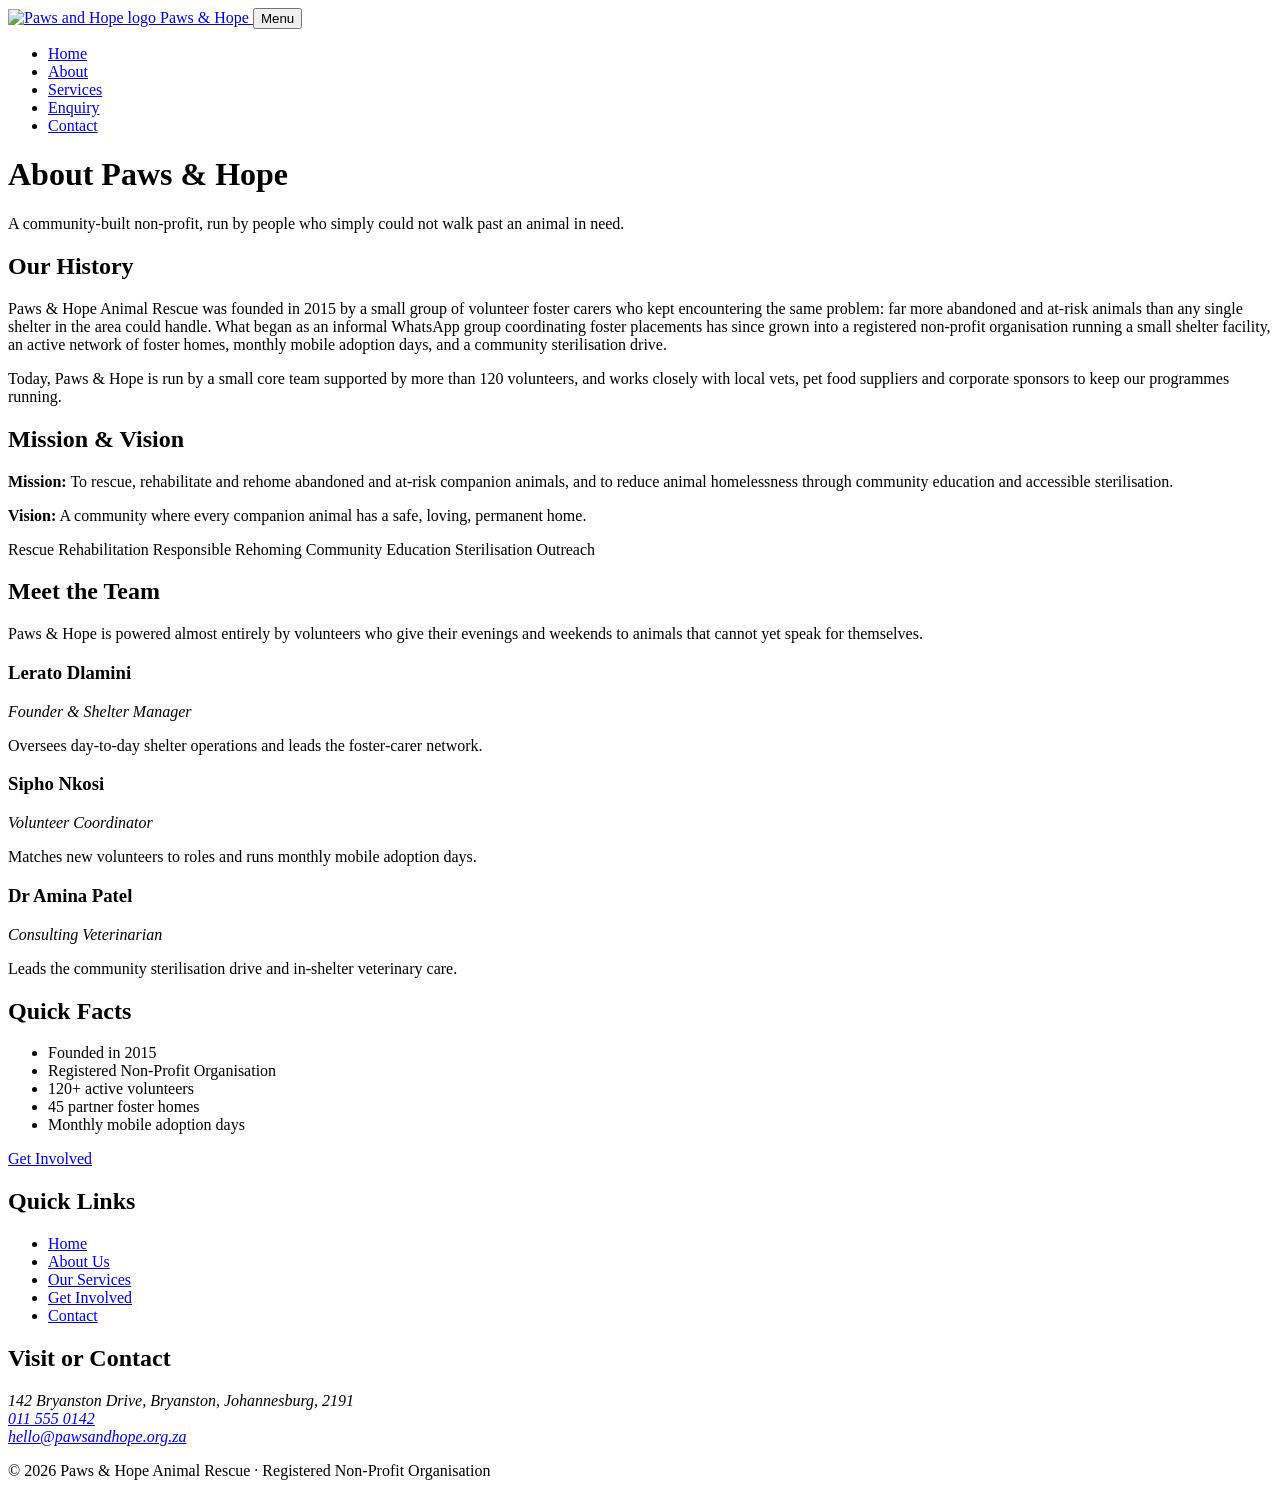
==== about.html @ 1def9b3a "Add About page (about.html) - Organisation history, mission and vision - Team member cards - Quick f" ====
<!DOCTYPE html>
<html lang="en">
<head>
  <meta charset="UTF-8">
  <meta name="viewport" content="width=device-width, initial-scale=1.0">
  <title>About Us | Paws &amp; Hope Animal Rescue</title>
  <meta name="description" content="Learn about Paws & Hope Animal Rescue's history, mission, vision and the volunteer team.">

  <link href="https://fonts.googleapis.com/css2?family=Fraunces:wght@600;700&amp;family=Inter:wght@400;600;700&amp;display=swap" rel="stylesheet">

  <link rel="icon" type="image/svg+xml" href="images/favicon.svg">
  <link rel="stylesheet" href="css/style.css">
</head>
<body>

  <header class="site-header">
    <div class="container">
      <a href="index.html" class="logo">
        <img src="images/logo-mark.svg" alt="Paws and Hope logo">
        Paws &amp; Hope
      </a>
      <button id="menu-btn">Menu</button>
      <nav>
        <ul id="nav-list">
          <li><a href="index.html">Home</a></li>
          <li><a href="about.html">About</a></li>
          <li><a href="services.html">Services</a></li>
          <li><a href="enquiry.html">Enquiry</a></li>
          <li><a href="contact.html">Contact</a></li>
        </ul>
      </nav>
    </div>
  </header>

  <main>

    <div class="page-banner">
      <h1>About Paws &amp; Hope</h1>
      <p>A community-built non-profit, run by people who simply could not walk past an animal in need.</p>
    </div>

    <div class="container section">

      <!-- History -->
      <h2>Our History</h2>
      <p>Paws &amp; Hope Animal Rescue was founded in 2015 by a small group of volunteer foster carers who kept encountering the same problem: far more abandoned and at-risk animals than any single shelter in the area could handle. What began as an informal WhatsApp group coordinating foster placements has since grown into a registered non-profit organisation running a small shelter facility, an active network of foster homes, monthly mobile adoption days, and a community sterilisation drive.</p>
      <p>Today, Paws &amp; Hope is run by a small core team supported by more than 120 volunteers, and works closely with local vets, pet food suppliers and corporate sponsors to keep our programmes running.</p>

      <!-- Mission and vision -->
      <h2>Mission &amp; Vision</h2>
      <p><strong>Mission:</strong> To rescue, rehabilitate and rehome abandoned and at-risk companion animals, and to reduce animal homelessness through community education and accessible sterilisation.</p>
      <p><strong>Vision:</strong> A community where every companion animal has a safe, loving, permanent home.</p>
      <p>
        <span class="tag">Rescue</span>
        <span class="tag">Rehabilitation</span>
        <span class="tag">Responsible Rehoming</span>
        <span class="tag">Community Education</span>
        <span class="tag">Sterilisation Outreach</span>
      </p>

      <!-- Team -->
      <h2>Meet the Team</h2>
      <p>Paws &amp; Hope is powered almost entirely by volunteers who give their evenings and weekends to animals that cannot yet speak for themselves.</p>

      <div class="card">
        <h3>Lerato Dlamini</h3>
        <p><em>Founder &amp; Shelter Manager</em></p>
        <p>Oversees day-to-day shelter operations and leads the foster-carer network.</p>
      </div>

      <div class="card">
        <h3>Sipho Nkosi</h3>
        <p><em>Volunteer Coordinator</em></p>
        <p>Matches new volunteers to roles and runs monthly mobile adoption days.</p>
      </div>

      <div class="card">
        <h3>Dr Amina Patel</h3>
        <p><em>Consulting Veterinarian</em></p>
        <p>Leads the community sterilisation drive and in-shelter veterinary care.</p>
      </div>

      <!-- Quick facts -->
      <h2>Quick Facts</h2>
      <ul>
        <li>Founded in 2015</li>
        <li>Registered Non-Profit Organisation</li>
        <li>120+ active volunteers</li>
        <li>45 partner foster homes</li>
        <li>Monthly mobile adoption days</li>
      </ul>
      <a href="enquiry.html" class="btn">Get Involved</a>

    </div>

  </main>

  <footer class="site-footer">
    <div class="container">
      <h2>Quick Links</h2>
      <ul>
        <li><a href="index.html">Home</a></li>
        <li><a href="about.html">About Us</a></li>
        <li><a href="services.html">Our Services</a></li>
        <li><a href="enquiry.html">Get Involved</a></li>
        <li><a href="contact.html">Contact</a></li>
      </ul>
      <h2>Visit or Contact</h2>
      <address>
        142 Bryanston Drive, Bryanston, Johannesburg, 2191<br>
        <a href="tel:+27115550142">011 555 0142</a><br>
        <a href="mailto:hello@pawsandhope.org.za">hello@pawsandhope.org.za</a>
      </address>
      <p class="footer-bottom">&copy; <span id="year">2026</span> Paws &amp; Hope Animal Rescue &middot; Registered Non-Profit Organisation</p>
    </div>
  </footer>

  <script src="js/script.js"></script>
</body>
</html>
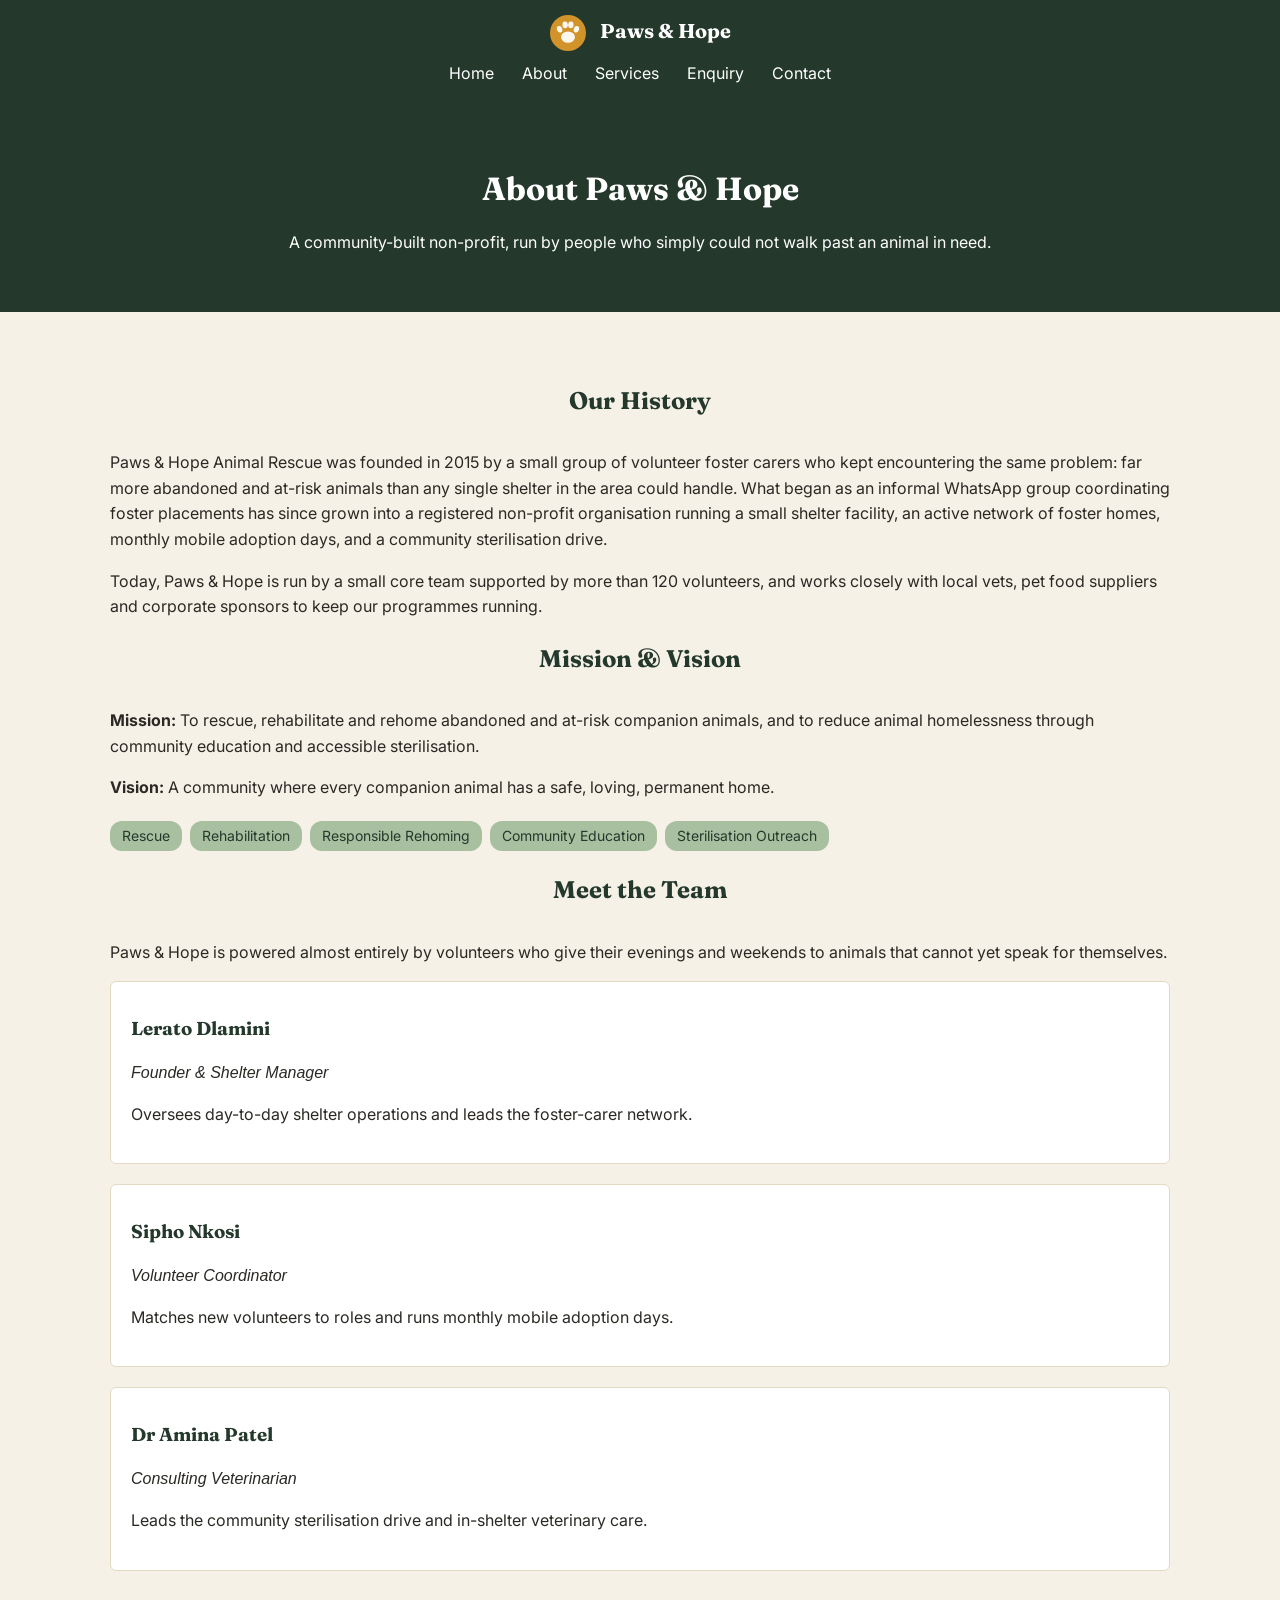
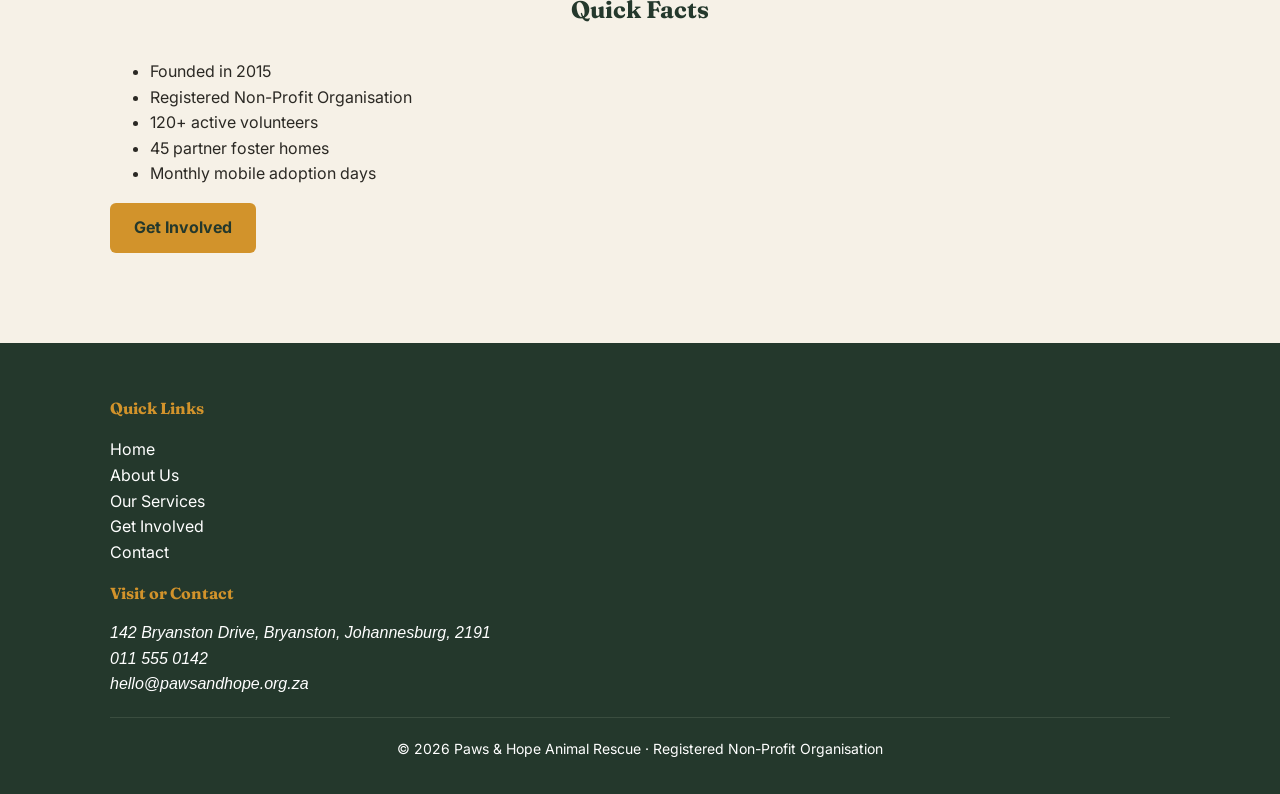
==== commit ce606e7b: "Simplify header/nav CSS and remove JS-dependent markup - Replace Flexbox header/nav layout with simp" ====
--- a/about.html
+++ b/about.html
@@ -19,7 +19,6 @@
         <img src="images/logo-mark.svg" alt="Paws and Hope logo">
         Paws &amp; Hope
       </a>
-      <button id="menu-btn">Menu</button>
       <nav>
         <ul id="nav-list">
           <li><a href="index.html">Home</a></li>
@@ -111,10 +110,9 @@
         <a href="tel:+27115550142">011 555 0142</a><br>
         <a href="mailto:hello@pawsandhope.org.za">hello@pawsandhope.org.za</a>
       </address>
-      <p class="footer-bottom">&copy; <span id="year">2026</span> Paws &amp; Hope Animal Rescue &middot; Registered Non-Profit Organisation</p>
+      <p class="footer-bottom">&copy; 2026 Paws &amp; Hope Animal Rescue &middot; Registered Non-Profit Organisation</p>
     </div>
   </footer>
 
-  <script src="js/script.js"></script>
 </body>
 </html>
--- a/css/style.css
+++ b/css/style.css
@@ -0,0 +1,365 @@
+/* ============================================
+   Paws & Hope Animal Rescue - Main Stylesheet
+   ============================================
+   This file styles all 5 pages of the website.
+   It is split into sections using comments so it
+   is easy to find the part you want to change.
+*/
+
+/* Reset - makes padding/border act more predictably */
+* {
+  box-sizing: border-box;
+}
+
+body {
+  margin: 0;
+  font-family: 'Inter', Arial, Helvetica, sans-serif;
+  color: #2b2924;
+  background-color: #f6f1e7;
+  line-height: 1.6;
+}
+
+h1, h2, h3 {
+  font-family: 'Fraunces', Georgia, serif;
+  color: #24382c;
+}
+
+a {
+  color: #24382c;
+}
+
+img {
+  max-width: 100%;
+}
+
+.container {
+  max-width: 1100px;
+  margin: 0 auto;
+  padding: 0 20px;
+}
+
+/* ---------- Buttons ---------- */
+.btn {
+  display: inline-block;
+  padding: 12px 24px;
+  background-color: #d2932b;
+  color: #24382c;
+  text-decoration: none;
+  border-radius: 6px;
+  font-weight: bold;
+  border: none;
+  cursor: pointer;
+  font-size: 16px;
+}
+
+.btn:hover {
+  background-color: #b87b1e;
+}
+
+.btn-outline {
+  background-color: transparent;
+  border: 2px solid #ffffff;
+  color: #ffffff;
+}
+
+.btn-outline:hover {
+  background-color: #ffffff;
+  color: #24382c;
+}
+
+/* ---------- Header and navigation ---------- */
+.site-header {
+  background-color: #24382c;
+  color: #ffffff;
+  padding: 15px 0;
+  text-align: center;
+}
+
+.logo {
+  display: inline-block;
+  color: #ffffff;
+  text-decoration: none;
+  font-family: 'Fraunces', Georgia, serif;
+  font-size: 20px;
+  font-weight: bold;
+  margin-bottom: 10px;
+}
+
+.logo img {
+  width: 36px;
+  vertical-align: middle;
+  margin-right: 10px;
+}
+
+#nav-list {
+  list-style: none;
+  margin: 0;
+  padding: 0;
+}
+
+#nav-list li {
+  display: inline-block;
+  margin: 0 12px;
+}
+
+#nav-list a {
+  color: #ffffff;
+  text-decoration: none;
+}
+
+#nav-list a:hover {
+  text-decoration: underline;
+}
+
+/* ---------- Hero section (homepage only) ---------- */
+.hero {
+  background-color: #24382c;
+  color: #ffffff;
+  text-align: center;
+  padding: 60px 20px;
+}
+
+.hero h1 {
+  color: #ffffff;
+  font-size: 34px;
+  margin-bottom: 15px;
+}
+
+.hero p {
+  font-size: 18px;
+  max-width: 600px;
+  margin: 0 auto 25px auto;
+}
+
+.hero img {
+  max-width: 380px;
+  margin-top: 30px;
+}
+
+/* ---------- Impact stats (homepage only) ---------- */
+.stats {
+  text-align: center;
+  padding: 40px 20px;
+}
+
+.stats .stat-box {
+  display: inline-block;
+  width: 22%;
+  margin: 10px 1%;
+  vertical-align: top;
+}
+
+.stats .number {
+  font-size: 28px;
+  font-weight: bold;
+  color: #b87b1e;
+  display: block;
+}
+
+/* ---------- General section spacing ---------- */
+.section {
+  padding: 50px 20px;
+}
+
+.section-alt {
+  background-color: #eef0e6;
+}
+
+.section h2 {
+  text-align: center;
+  margin-bottom: 30px;
+}
+
+/* ---------- Ordered step list (adoption journey / how it works) ---------- */
+.steps {
+  max-width: 600px;
+  margin: 0 auto;
+  padding-left: 20px;
+}
+
+.steps li {
+  margin-bottom: 18px;
+  padding-left: 8px;
+}
+
+.steps h3 {
+  margin: 0 0 5px 0;
+}
+
+/* ---------- Cards (animals, services, team) ---------- */
+.card {
+  background-color: #ffffff;
+  border: 1px solid #e2d9c4;
+  border-radius: 6px;
+  padding: 20px;
+  margin-bottom: 20px;
+}
+
+.card img {
+  width: 100%;
+  border-radius: 6px;
+}
+
+.card h3 {
+  margin-top: 12px;
+  margin-bottom: 4px;
+}
+
+.tag {
+  background-color: #a9c0a0;
+  color: #24382c;
+  display: inline-block;
+  padding: 4px 12px;
+  border-radius: 12px;
+  font-size: 14px;
+  margin: 4px 4px 0 0;
+}
+
+/* ---------- Page banner (top of every inner page) ---------- */
+.page-banner {
+  background-color: #24382c;
+  color: #ffffff;
+  padding: 40px 20px;
+  text-align: center;
+}
+
+.page-banner h1 {
+  color: #ffffff;
+  margin-bottom: 10px;
+}
+
+/* ---------- Tables (used for real tabular data only) ---------- */
+table {
+  width: 100%;
+  border-collapse: collapse;
+  margin-bottom: 20px;
+}
+
+table caption {
+  text-align: left;
+  font-weight: bold;
+  margin-bottom: 10px;
+  font-family: 'Fraunces', Georgia, serif;
+}
+
+table th, table td {
+  border: 1px solid #e2d9c4;
+  padding: 10px;
+  text-align: left;
+}
+
+table th {
+  background-color: #eef0e6;
+}
+
+/* ---------- Forms ---------- */
+form {
+  max-width: 600px;
+}
+
+form label {
+  display: block;
+  font-weight: bold;
+  margin-top: 15px;
+  margin-bottom: 5px;
+}
+
+form input[type="text"],
+form input[type="email"],
+form input[type="tel"],
+form select,
+form textarea {
+  width: 100%;
+  padding: 10px;
+  border: 1px solid #e2d9c4;
+  border-radius: 4px;
+  font-family: inherit;
+  font-size: 16px;
+}
+
+fieldset {
+  border: 1px solid #e2d9c4;
+  border-radius: 6px;
+  margin-top: 15px;
+  padding: 15px;
+}
+
+legend {
+  font-weight: bold;
+  padding: 0 8px;
+  font-family: 'Fraunces', Georgia, serif;
+}
+
+.radio-option {
+  font-weight: normal;
+  display: block;
+  margin-bottom: 8px;
+}
+
+.radio-option input {
+  width: auto;
+  margin-right: 8px;
+}
+
+.checkbox-option {
+  font-weight: normal;
+  margin-top: 15px;
+}
+
+.checkbox-option input {
+  width: auto;
+  margin-right: 8px;
+}
+
+/* ---------- Footer ---------- */
+.site-footer {
+  background-color: #24382c;
+  color: #ffffff;
+  padding: 40px 20px 20px 20px;
+  margin-top: 40px;
+}
+
+.site-footer h2 {
+  font-size: 16px;
+  color: #d2932b;
+}
+
+.site-footer ul {
+  list-style: none;
+  padding: 0;
+}
+
+.site-footer a {
+  color: #ffffff;
+  text-decoration: none;
+}
+
+.site-footer a:hover {
+  text-decoration: underline;
+}
+
+.footer-bottom {
+  text-align: center;
+  margin-top: 20px;
+  padding-top: 20px;
+  border-top: 1px solid #3a4d3f;
+  font-size: 14px;
+}
+
+/* ---------- Maps (contact page) ---------- */
+.map-box {
+  margin-bottom: 20px;
+}
+
+.map-box iframe {
+  width: 100%;
+  height: 200px;
+  border: 0;
+}
+
+/* Note: this stylesheet does not use @media queries (responsive
+   breakpoints) yet. On a narrow screen the nav links and stat boxes will
+   simply wrap onto more than one line, which is normal default browser
+   behaviour. Making the layout adapt more neatly to small screens is
+   planned for a later part of this project. */
+
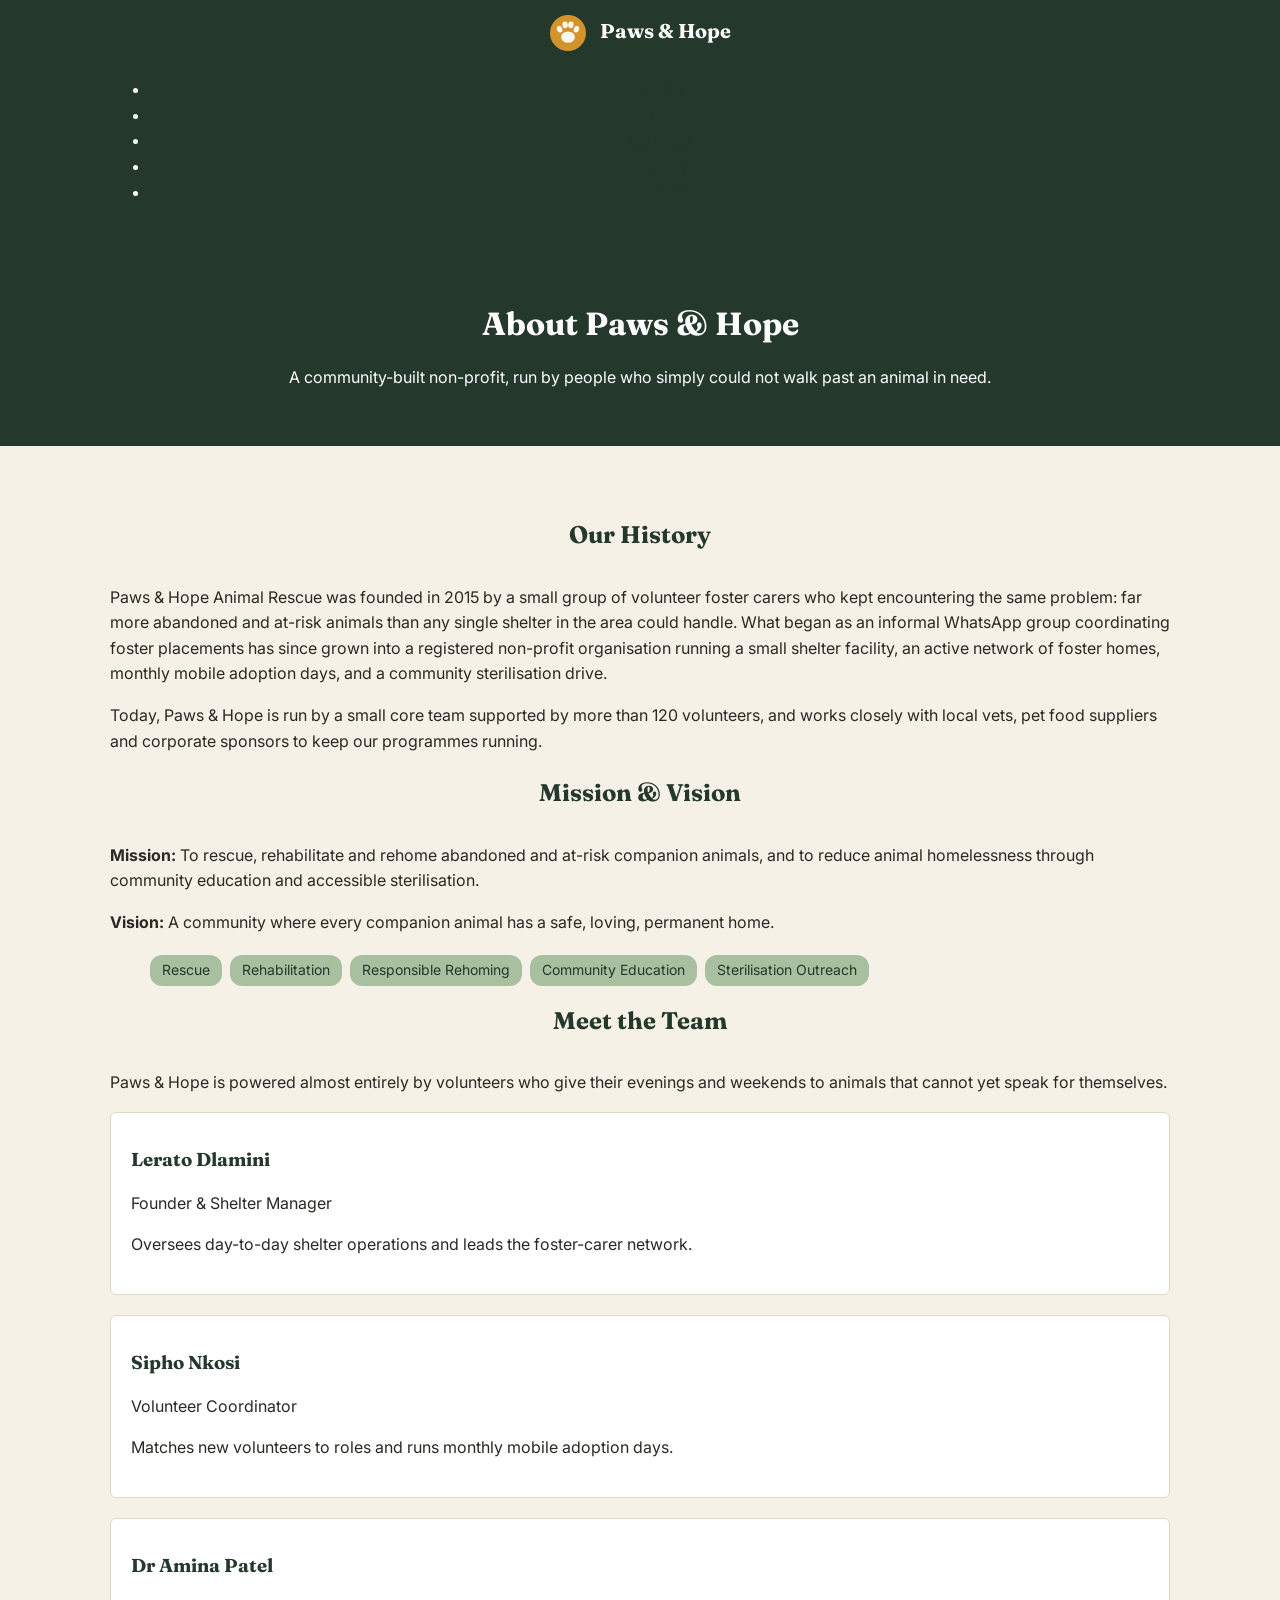
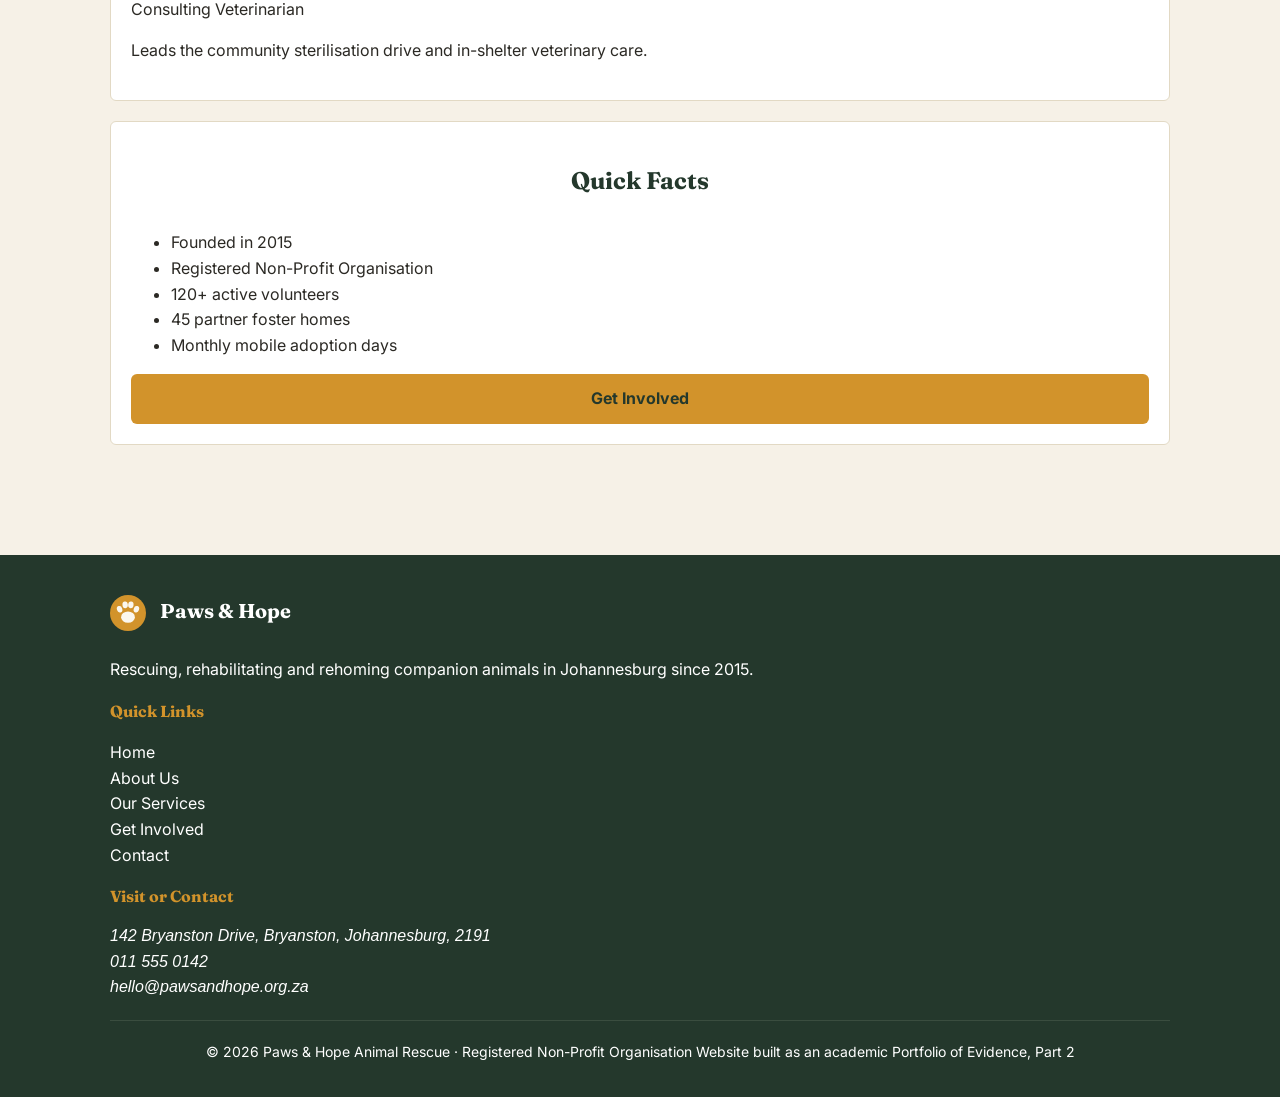
==== commit ffdbb89e: "Update all pages: Flexbox/Grid layout markup and responsive images - Wrap navigation in <nav class="" ====
--- a/about.html
+++ b/about.html
@@ -5,9 +5,7 @@
   <meta name="viewport" content="width=device-width, initial-scale=1.0">
   <title>About Us | Paws &amp; Hope Animal Rescue</title>
   <meta name="description" content="Learn about Paws & Hope Animal Rescue's history, mission, vision and the volunteer team.">
-
   <link href="https://fonts.googleapis.com/css2?family=Fraunces:wght@600;700&amp;family=Inter:wght@400;600;700&amp;display=swap" rel="stylesheet">
-
   <link rel="icon" type="image/svg+xml" href="images/favicon.svg">
   <link rel="stylesheet" href="css/style.css">
 </head>
@@ -19,10 +17,10 @@
         <img src="images/logo-mark.svg" alt="Paws and Hope logo">
         Paws &amp; Hope
       </a>
-      <nav>
-        <ul id="nav-list">
+      <nav class="primary-nav" aria-label="Primary">
+        <ul>
           <li><a href="index.html">Home</a></li>
-          <li><a href="about.html">About</a></li>
+          <li><a href="about.html" aria-current="page">About</a></li>
           <li><a href="services.html">Services</a></li>
           <li><a href="enquiry.html">Enquiry</a></li>
           <li><a href="contact.html">Contact</a></li>
@@ -34,83 +32,105 @@
   <main>
 
     <div class="page-banner">
-      <h1>About Paws &amp; Hope</h1>
-      <p>A community-built non-profit, run by people who simply could not walk past an animal in need.</p>
+      <div class="container">
+        <h1>About Paws &amp; Hope</h1>
+        <p>A community-built non-profit, run by people who simply could not walk past an animal in need.</p>
+      </div>
     </div>
 
     <div class="container section">
+      <div class="content-layout">
 
-      <!-- History -->
-      <h2>Our History</h2>
-      <p>Paws &amp; Hope Animal Rescue was founded in 2015 by a small group of volunteer foster carers who kept encountering the same problem: far more abandoned and at-risk animals than any single shelter in the area could handle. What began as an informal WhatsApp group coordinating foster placements has since grown into a registered non-profit organisation running a small shelter facility, an active network of foster homes, monthly mobile adoption days, and a community sterilisation drive.</p>
-      <p>Today, Paws &amp; Hope is run by a small core team supported by more than 120 volunteers, and works closely with local vets, pet food suppliers and corporate sponsors to keep our programmes running.</p>
+        <div>
+          <h2>Our History</h2>
+          <p>Paws &amp; Hope Animal Rescue was founded in 2015 by a small group of volunteer foster carers who kept encountering the same problem: far more abandoned and at-risk animals than any single shelter in the area could handle. What began as an informal WhatsApp group coordinating foster placements has since grown into a registered non-profit organisation running a small shelter facility, an active network of foster homes, monthly mobile adoption days, and a community sterilisation drive.</p>
+          <p>Today, Paws &amp; Hope is run by a small core team supported by more than 120 volunteers, and works closely with local vets, pet food suppliers and corporate sponsors to keep our programmes running.</p>
 
-      <!-- Mission and vision -->
-      <h2>Mission &amp; Vision</h2>
-      <p><strong>Mission:</strong> To rescue, rehabilitate and rehome abandoned and at-risk companion animals, and to reduce animal homelessness through community education and accessible sterilisation.</p>
-      <p><strong>Vision:</strong> A community where every companion animal has a safe, loving, permanent home.</p>
-      <p>
-        <span class="tag">Rescue</span>
-        <span class="tag">Rehabilitation</span>
-        <span class="tag">Responsible Rehoming</span>
-        <span class="tag">Community Education</span>
-        <span class="tag">Sterilisation Outreach</span>
-      </p>
+          <h2>Mission &amp; Vision</h2>
+          <p><strong>Mission:</strong> To rescue, rehabilitate and rehome abandoned and at-risk companion animals, and to reduce animal homelessness through community education and accessible sterilisation.</p>
+          <p><strong>Vision:</strong> A community where every companion animal has a safe, loving, permanent home.</p>
+          <ul class="tag-list">
+            <li class="tag">Rescue</li>
+            <li class="tag">Rehabilitation</li>
+            <li class="tag">Responsible Rehoming</li>
+            <li class="tag">Community Education</li>
+            <li class="tag">Sterilisation Outreach</li>
+          </ul>
 
-      <!-- Team -->
-      <h2>Meet the Team</h2>
-      <p>Paws &amp; Hope is powered almost entirely by volunteers who give their evenings and weekends to animals that cannot yet speak for themselves.</p>
+          <h2 style="margin-top:var(--space-4);">Meet the Team</h2>
+          <p>Paws &amp; Hope is powered almost entirely by volunteers who give their evenings and weekends to animals that cannot yet speak for themselves.</p>
 
-      <div class="card">
-        <h3>Lerato Dlamini</h3>
-        <p><em>Founder &amp; Shelter Manager</em></p>
-        <p>Oversees day-to-day shelter operations and leads the foster-carer network.</p>
+          <div class="card-grid">
+            <div class="card">
+              <h3>Lerato Dlamini</h3>
+              <p class="meta">Founder &amp; Shelter Manager</p>
+              <p>Oversees day-to-day shelter operations and leads the foster-carer network.</p>
+            </div>
+            <div class="card">
+              <h3>Sipho Nkosi</h3>
+              <p class="meta">Volunteer Coordinator</p>
+              <p>Matches new volunteers to roles and runs monthly mobile adoption days.</p>
+            </div>
+            <div class="card">
+              <h3>Dr Amina Patel</h3>
+              <p class="meta">Consulting Veterinarian</p>
+              <p>Leads the community sterilisation drive and in-shelter veterinary care.</p>
+            </div>
+          </div>
+        </div>
+
+        <aside class="sidebar">
+          <div class="card">
+            <h2>Quick Facts</h2>
+            <ul class="content-list">
+              <li>Founded in 2015</li>
+              <li>Registered Non-Profit Organisation</li>
+              <li>120+ active volunteers</li>
+              <li>45 partner foster homes</li>
+              <li>Monthly mobile adoption days</li>
+            </ul>
+            <a href="enquiry.html" class="btn btn-primary" style="display:block;text-align:center;margin-top:var(--space-2);">Get Involved</a>
+          </div>
+        </aside>
+
       </div>
-
-      <div class="card">
-        <h3>Sipho Nkosi</h3>
-        <p><em>Volunteer Coordinator</em></p>
-        <p>Matches new volunteers to roles and runs monthly mobile adoption days.</p>
-      </div>
-
-      <div class="card">
-        <h3>Dr Amina Patel</h3>
-        <p><em>Consulting Veterinarian</em></p>
-        <p>Leads the community sterilisation drive and in-shelter veterinary care.</p>
-      </div>
-
-      <!-- Quick facts -->
-      <h2>Quick Facts</h2>
-      <ul>
-        <li>Founded in 2015</li>
-        <li>Registered Non-Profit Organisation</li>
-        <li>120+ active volunteers</li>
-        <li>45 partner foster homes</li>
-        <li>Monthly mobile adoption days</li>
-      </ul>
-      <a href="enquiry.html" class="btn">Get Involved</a>
-
     </div>
 
   </main>
 
   <footer class="site-footer">
     <div class="container">
-      <h2>Quick Links</h2>
-      <ul>
-        <li><a href="index.html">Home</a></li>
-        <li><a href="about.html">About Us</a></li>
-        <li><a href="services.html">Our Services</a></li>
-        <li><a href="enquiry.html">Get Involved</a></li>
-        <li><a href="contact.html">Contact</a></li>
-      </ul>
-      <h2>Visit or Contact</h2>
-      <address>
-        142 Bryanston Drive, Bryanston, Johannesburg, 2191<br>
-        <a href="tel:+27115550142">011 555 0142</a><br>
-        <a href="mailto:hello@pawsandhope.org.za">hello@pawsandhope.org.za</a>
-      </address>
-      <p class="footer-bottom">&copy; 2026 Paws &amp; Hope Animal Rescue &middot; Registered Non-Profit Organisation</p>
+      <div class="footer-grid">
+        <div class="footer-about">
+          <div class="logo">
+            <img src="images/logo-mark.svg" alt="">
+            Paws &amp; Hope
+          </div>
+          <p class="footer-blurb">Rescuing, rehabilitating and rehoming companion animals in Johannesburg since 2015.</p>
+        </div>
+        <nav class="footer-links" aria-label="Footer">
+          <h2 class="footer-heading">Quick Links</h2>
+          <ul>
+            <li><a href="index.html">Home</a></li>
+            <li><a href="about.html">About Us</a></li>
+            <li><a href="services.html">Our Services</a></li>
+            <li><a href="enquiry.html">Get Involved</a></li>
+            <li><a href="contact.html">Contact</a></li>
+          </ul>
+        </nav>
+        <div class="footer-contact">
+          <h2 class="footer-heading">Visit or Contact</h2>
+          <address>
+            142 Bryanston Drive, Bryanston, Johannesburg, 2191<br>
+            <a href="tel:+27115550142">011 555 0142</a><br>
+            <a href="mailto:hello@pawsandhope.org.za">hello@pawsandhope.org.za</a>
+          </address>
+        </div>
+      </div>
+      <p class="footer-bottom">
+        <span>&copy; 2026 Paws &amp; Hope Animal Rescue &middot; Registered Non-Profit Organisation</span>
+        <span>Website built as an academic Portfolio of Evidence, Part 2</span>
+      </p>
     </div>
   </footer>
 
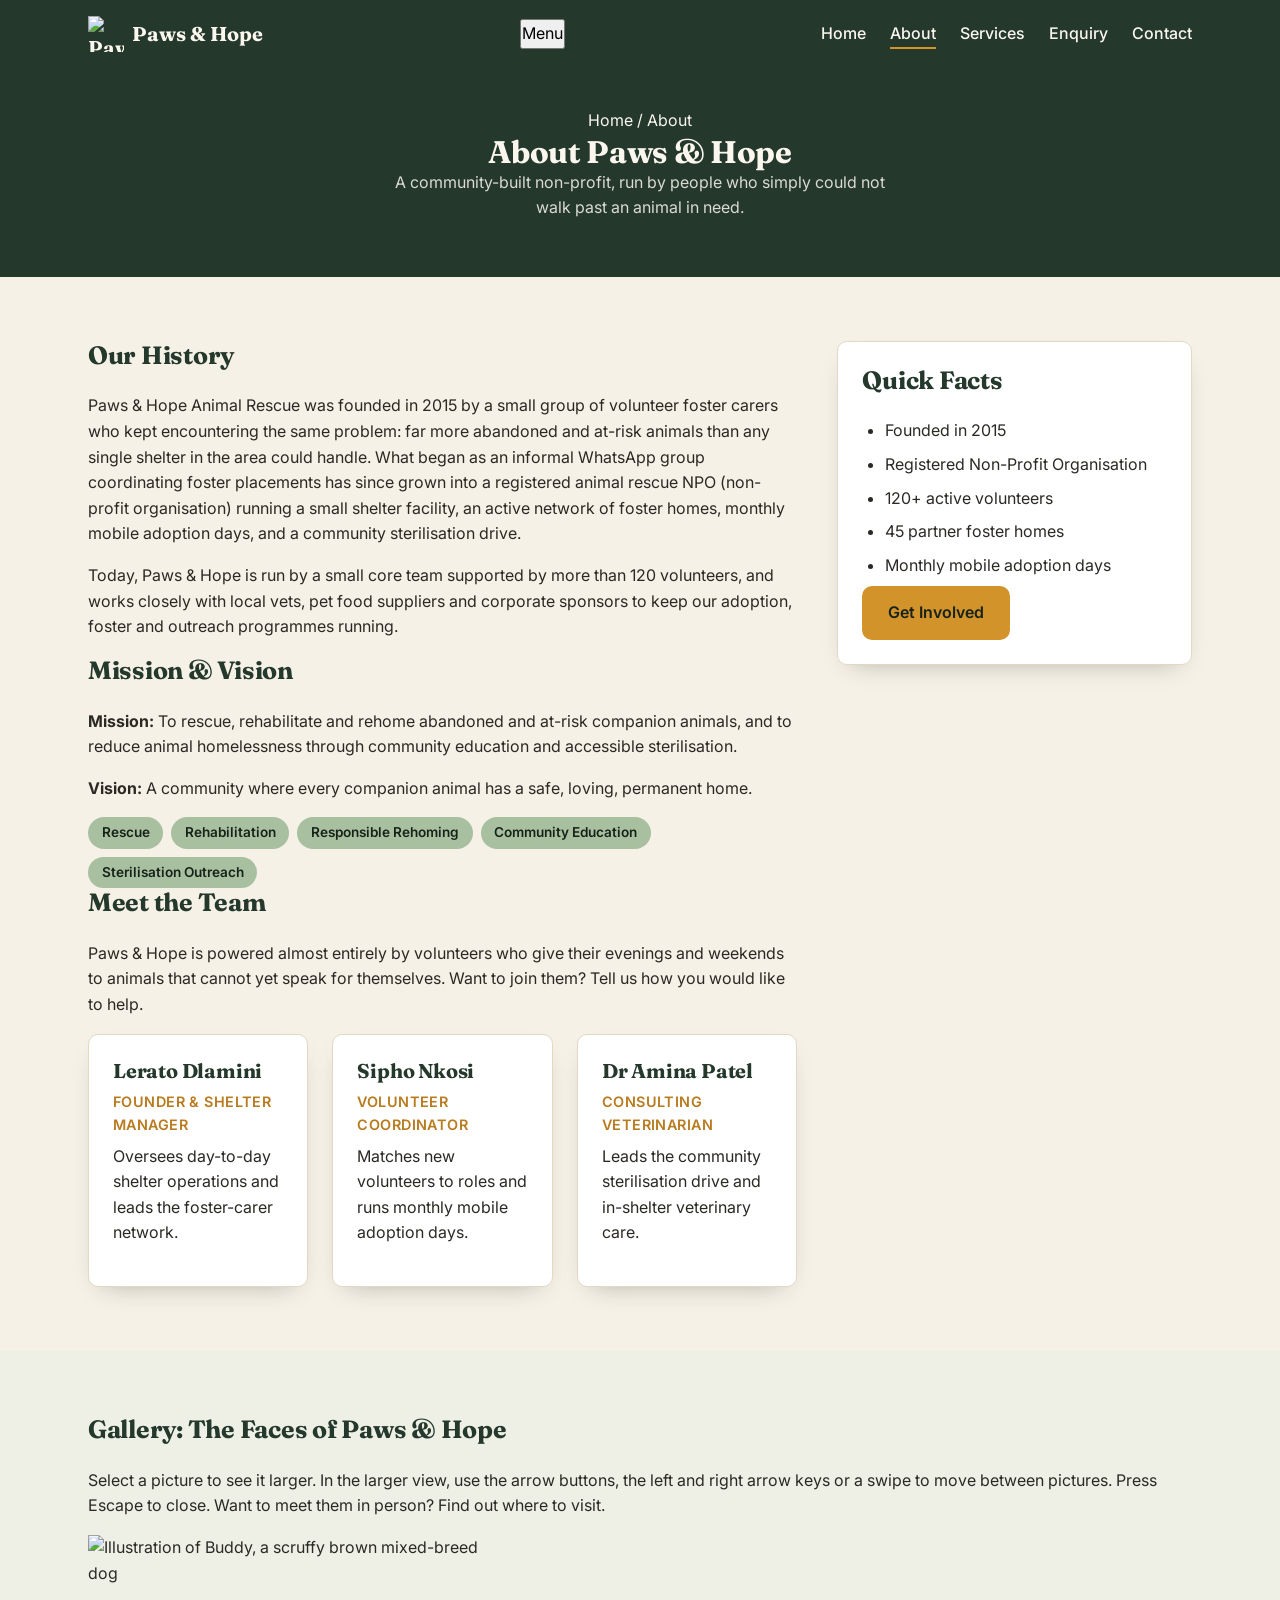
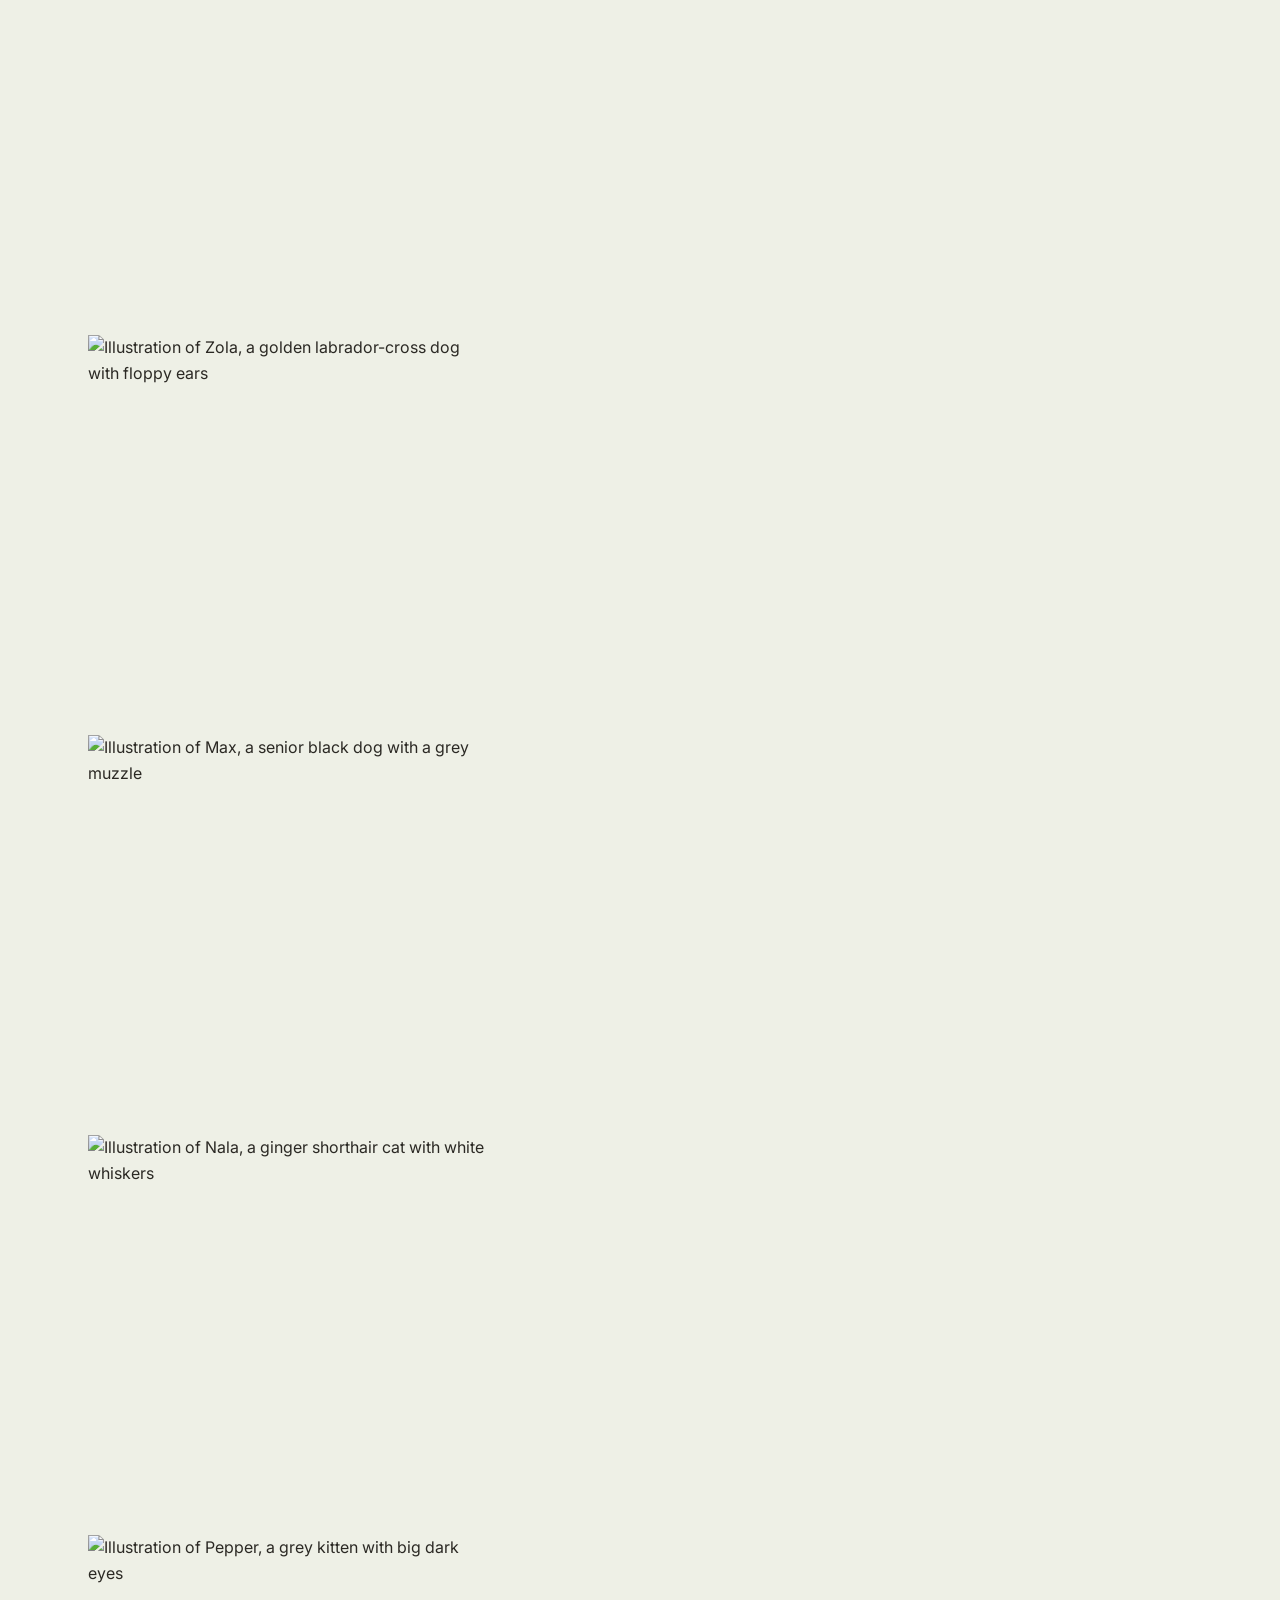
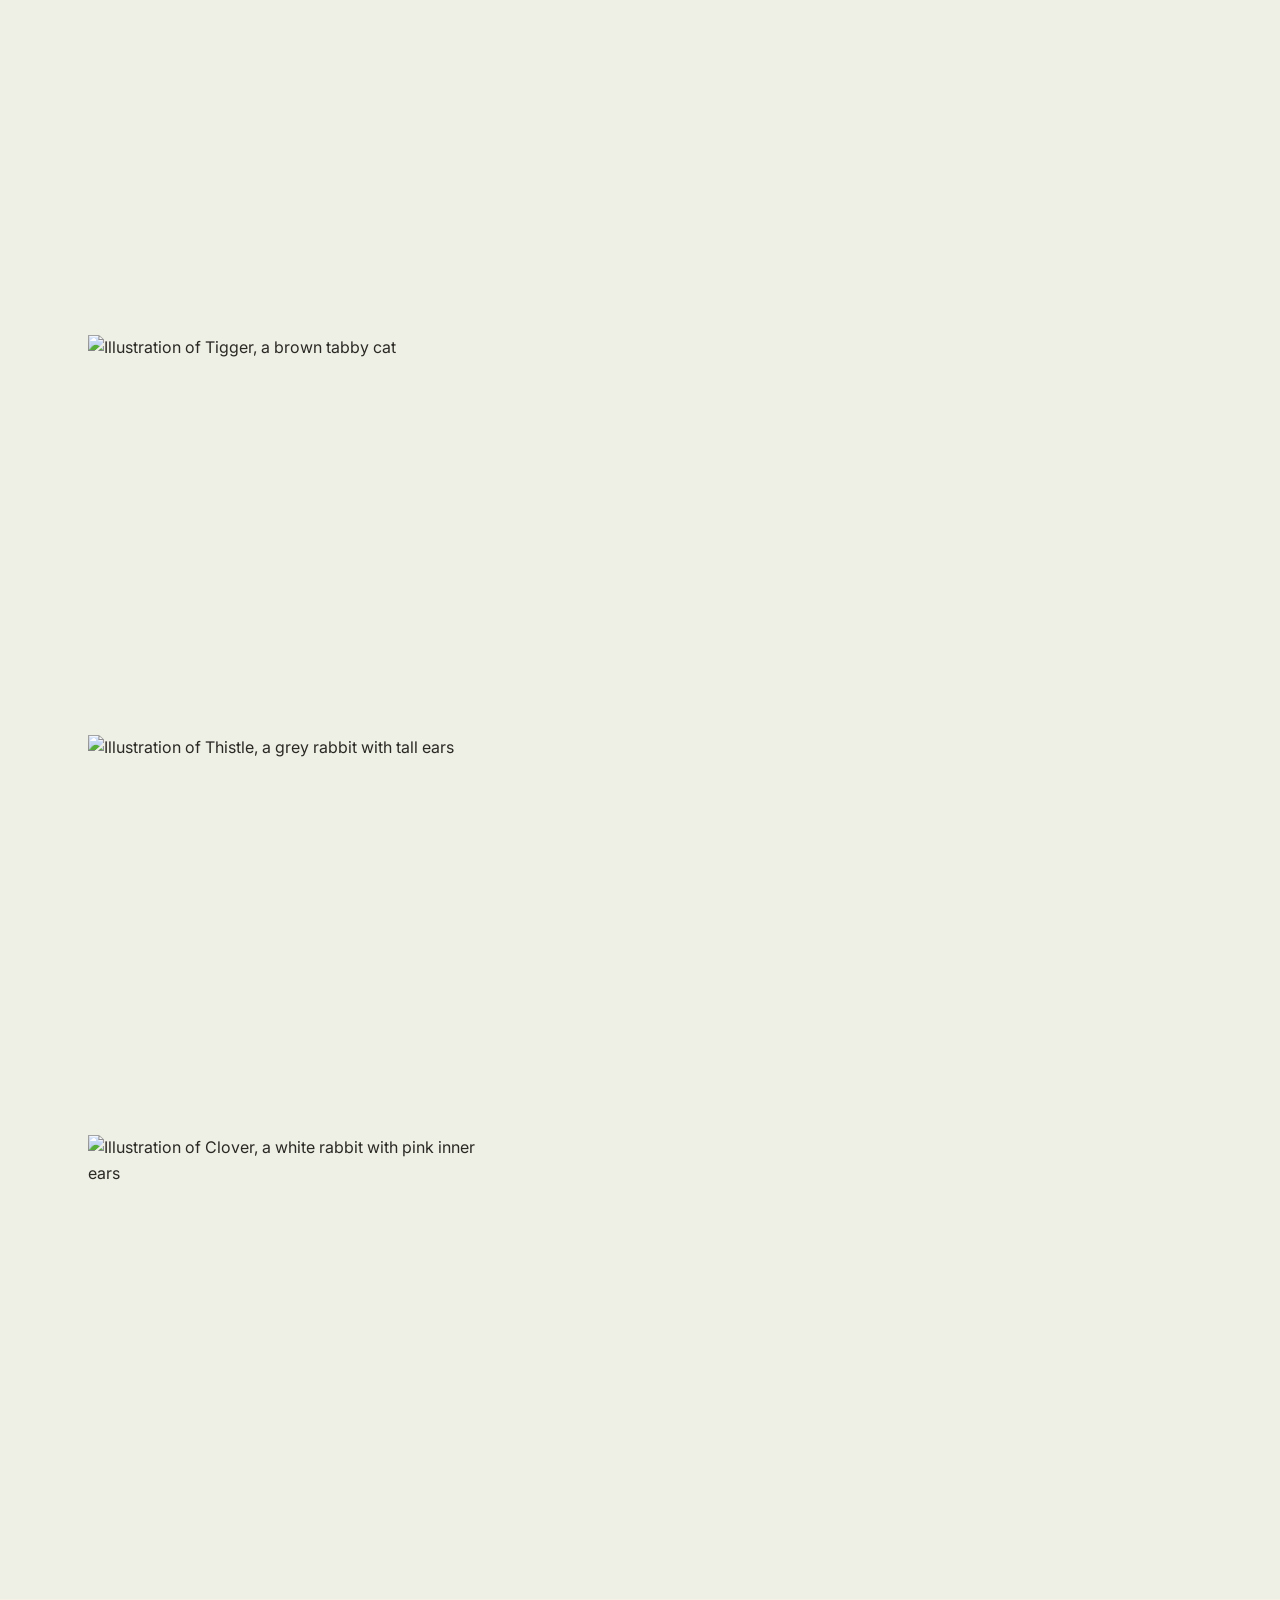
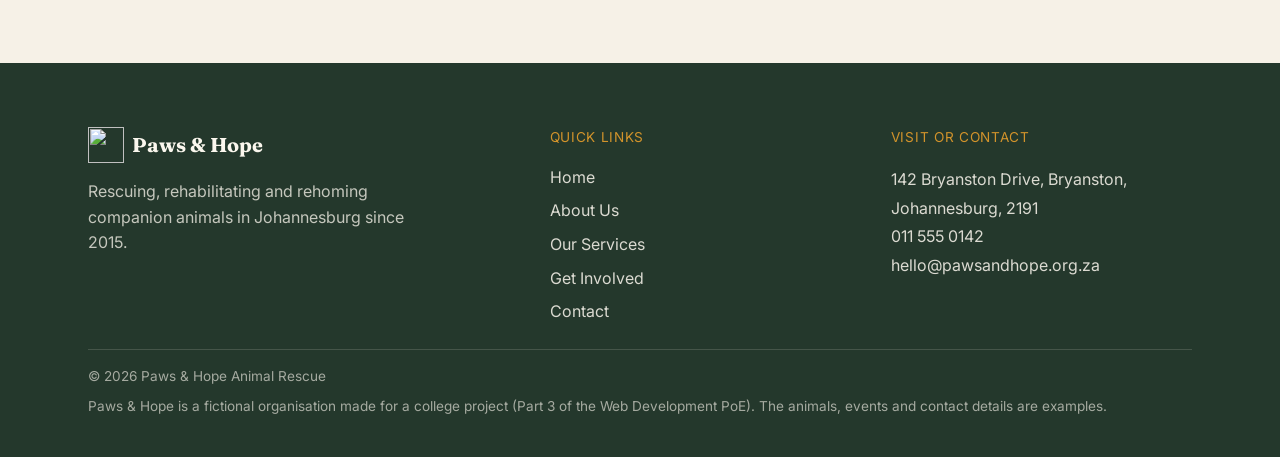
==== commit 492e2d87: "Add files via upload" ====
--- a/about.html
+++ b/about.html
@@ -1,23 +1,47 @@
 <!DOCTYPE html>
-<html lang="en">
+<html lang="en-ZA">
 <head>
   <meta charset="UTF-8">
   <meta name="viewport" content="width=device-width, initial-scale=1.0">
-  <title>About Us | Paws &amp; Hope Animal Rescue</title>
-  <meta name="description" content="Learn about Paws & Hope Animal Rescue's history, mission, vision and the volunteer team.">
+
+  <!-- ===== SEO: title, description and keywords (different on every page) ===== -->
+  <title>About Us | Johannesburg Animal Rescue NPO | Paws &amp; Hope</title>
+  <meta name="description" content="Meet the volunteers behind Paws &amp; Hope, a registered Johannesburg animal rescue NPO founded in 2015. Read our story and mission, and see the animals we help.">
+  <meta name="keywords" content="about Paws &amp; Hope, animal rescue NPO Johannesburg, animal shelter history, rescue volunteers, animal rescue mission">
+  <meta name="author" content="Lungelo Mabindisa">
+  <meta name="robots" content="index, follow">
+  <meta name="theme-color" content="#24382c">
+  <meta name="referrer" content="strict-origin-when-cross-origin">
+
+  <!-- Open Graph: controls how the page looks when it is shared on social media -->
+  <meta property="og:type" content="website">
+  <meta property="og:site_name" content="Paws &amp; Hope Animal Rescue">
+  <meta property="og:title" content="About Us | Johannesburg Animal Rescue NPO | Paws &amp; Hope">
+  <meta property="og:description" content="Meet the volunteers behind Paws &amp; Hope, a registered Johannesburg animal rescue NPO founded in 2015. Read our story and mission, and see the animals we help.">
+  <meta property="og:locale" content="en_ZA">
+
+  <!-- Fonts: preconnect makes the font files start loading earlier (faster page) -->
+  <link rel="preconnect" href="https://fonts.googleapis.com">
+  <link rel="preconnect" href="https://fonts.gstatic.com" crossorigin>
   <link href="https://fonts.googleapis.com/css2?family=Fraunces:wght@600;700&amp;family=Inter:wght@400;600;700&amp;display=swap" rel="stylesheet">
+
   <link rel="icon" type="image/svg+xml" href="images/favicon.svg">
   <link rel="stylesheet" href="css/style.css">
+
+  <!-- Adds a "js" class to the page when JavaScript is running, so the CSS can show JavaScript-only parts (like the Menu button) -->
+  <script>document.documentElement.classList.add("js");</script>
 </head>
 <body>
 
+  <!-- ===== Header and navigation menu (same on every page) ===== -->
   <header class="site-header">
     <div class="container">
       <a href="index.html" class="logo">
-        <img src="images/logo-mark.svg" alt="Paws and Hope logo">
+        <img src="images/paws-and-hope-logo.svg" alt="Paws and Hope paw-print logo" width="36" height="36">
         Paws &amp; Hope
       </a>
-      <nav class="primary-nav" aria-label="Primary">
+      <button type="button" class="nav-toggle" aria-expanded="false" aria-controls="primary-nav">Menu</button>
+      <nav class="primary-nav" id="primary-nav" aria-label="Primary">
         <ul>
           <li><a href="index.html">Home</a></li>
           <li><a href="about.html" aria-current="page">About</a></li>
@@ -29,10 +53,13 @@
     </div>
   </header>
 
-  <main>
+  <main id="main">
 
     <div class="page-banner">
       <div class="container">
+        <nav class="breadcrumb" aria-label="Breadcrumb">
+          <a href="index.html">Home</a> <span aria-hidden="true">/</span> <span aria-current="page">About</span>
+        </nav>
         <h1>About Paws &amp; Hope</h1>
         <p>A community-built non-profit, run by people who simply could not walk past an animal in need.</p>
       </div>
@@ -43,8 +70,8 @@
 
         <div>
           <h2>Our History</h2>
-          <p>Paws &amp; Hope Animal Rescue was founded in 2015 by a small group of volunteer foster carers who kept encountering the same problem: far more abandoned and at-risk animals than any single shelter in the area could handle. What began as an informal WhatsApp group coordinating foster placements has since grown into a registered non-profit organisation running a small shelter facility, an active network of foster homes, monthly mobile adoption days, and a community sterilisation drive.</p>
-          <p>Today, Paws &amp; Hope is run by a small core team supported by more than 120 volunteers, and works closely with local vets, pet food suppliers and corporate sponsors to keep our programmes running.</p>
+          <p>Paws &amp; Hope Animal Rescue was founded in 2015 by a small group of volunteer foster carers who kept encountering the same problem: far more abandoned and at-risk animals than any single shelter in the area could handle. What began as an informal WhatsApp group coordinating foster placements has since grown into a registered animal rescue NPO (non-profit organisation) running a small shelter facility, an active network of foster homes, monthly mobile adoption days, and a community sterilisation drive.</p>
+          <p>Today, Paws &amp; Hope is run by a small core team supported by more than 120 volunteers, and works closely with local vets, pet food suppliers and corporate sponsors to keep our <a href="services.html">adoption, foster and outreach programmes</a> running.</p>
 
           <h2>Mission &amp; Vision</h2>
           <p><strong>Mission:</strong> To rescue, rehabilitate and rehome abandoned and at-risk companion animals, and to reduce animal homelessness through community education and accessible sterilisation.</p>
@@ -57,8 +84,8 @@
             <li class="tag">Sterilisation Outreach</li>
           </ul>
 
-          <h2 style="margin-top:var(--space-4);">Meet the Team</h2>
-          <p>Paws &amp; Hope is powered almost entirely by volunteers who give their evenings and weekends to animals that cannot yet speak for themselves.</p>
+          <h2 class="spaced-heading">Meet the Team</h2>
+          <p>Paws &amp; Hope is powered almost entirely by volunteers who give their evenings and weekends to animals that cannot yet speak for themselves. Want to join them? <a href="enquiry.html">Tell us how you would like to help</a>.</p>
 
           <div class="card-grid">
             <div class="card">
@@ -89,27 +116,78 @@
               <li>45 partner foster homes</li>
               <li>Monthly mobile adoption days</li>
             </ul>
-            <a href="enquiry.html" class="btn btn-primary" style="display:block;text-align:center;margin-top:var(--space-2);">Get Involved</a>
+            <a href="enquiry.html" class="btn btn-primary btn-block">Get Involved</a>
           </div>
         </aside>
 
       </div>
     </div>
 
+    <!-- ===== Gallery with lightbox (js/lightbox.js) ===== -->
+    <section class="section section-alt" id="gallery" aria-labelledby="gallery-heading">
+      <div class="container">
+        <h2 id="gallery-heading">Gallery: The Faces of Paws &amp; Hope</h2>
+        <p>Select a picture to see it larger. In the larger view, use the arrow buttons, the left and right arrow keys or a swipe to move between pictures. Press Escape to close. Want to meet them in person? <a href="contact.html">Find out where to visit</a>.</p>
+        <ul class="gallery-grid">
+          <li>
+            <a href="images/buddy-brown-mixed-breed-dog.svg" class="gallery-link" data-caption="Buddy, a 3-year-old mixed-breed dog who loves long walks">
+              <img src="images/buddy-brown-mixed-breed-dog.svg" alt="Illustration of Buddy, a scruffy brown mixed-breed dog" width="400" height="400" loading="lazy">
+            </a>
+          </li>
+          <li>
+            <a href="images/zola-golden-labrador-cross-dog.svg" class="gallery-link" data-caption="Zola, an 18-month-old labrador cross who loves fetch">
+              <img src="images/zola-golden-labrador-cross-dog.svg" alt="Illustration of Zola, a golden labrador-cross dog with floppy ears" width="400" height="400" loading="lazy">
+            </a>
+          </li>
+          <li>
+            <a href="images/max-senior-black-dog.svg" class="gallery-link" data-caption="Max, a calm 9-year-old dog waiting for a quiet home">
+              <img src="images/max-senior-black-dog.svg" alt="Illustration of Max, a senior black dog with a grey muzzle" width="400" height="400" loading="lazy">
+            </a>
+          </li>
+          <li>
+            <a href="images/nala-ginger-shorthair-cat.svg" class="gallery-link" data-caption="Nala, a 1-year-old ginger cat who is shy at first">
+              <img src="images/nala-ginger-shorthair-cat.svg" alt="Illustration of Nala, a ginger shorthair cat with white whiskers" width="400" height="400" loading="lazy">
+            </a>
+          </li>
+          <li>
+            <a href="images/pepper-grey-kitten.svg" class="gallery-link" data-caption="Pepper, a 4-month-old playful kitten">
+              <img src="images/pepper-grey-kitten.svg" alt="Illustration of Pepper, a grey kitten with big dark eyes" width="400" height="400" loading="lazy">
+            </a>
+          </li>
+          <li>
+            <a href="images/tigger-brown-tabby-cat.svg" class="gallery-link" data-caption="Tigger, an easygoing tabby who loves window seats">
+              <img src="images/tigger-brown-tabby-cat.svg" alt="Illustration of Tigger, a brown tabby cat" width="400" height="400" loading="lazy">
+            </a>
+          </li>
+          <li>
+            <a href="images/thistle-grey-rabbit.svg" class="gallery-link" data-caption="Thistle, an 8-month-old sociable rabbit">
+              <img src="images/thistle-grey-rabbit.svg" alt="Illustration of Thistle, a grey rabbit with tall ears" width="400" height="400" loading="lazy">
+            </a>
+          </li>
+          <li>
+            <a href="images/clover-white-rabbit.svg" class="gallery-link" data-caption="Clover, a gentle white rabbit who loves fresh herbs">
+              <img src="images/clover-white-rabbit.svg" alt="Illustration of Clover, a white rabbit with pink inner ears" width="400" height="400" loading="lazy">
+            </a>
+          </li>
+        </ul>
+      </div>
+    </section>
+
   </main>
 
+  <!-- ===== Footer (same on every page) ===== -->
   <footer class="site-footer">
     <div class="container">
       <div class="footer-grid">
         <div class="footer-about">
           <div class="logo">
-            <img src="images/logo-mark.svg" alt="">
+            <img src="images/paws-and-hope-logo.svg" alt="" width="36" height="36">
             Paws &amp; Hope
           </div>
           <p class="footer-blurb">Rescuing, rehabilitating and rehoming companion animals in Johannesburg since 2015.</p>
         </div>
         <nav class="footer-links" aria-label="Footer">
-          <h2 class="footer-heading">Quick Links</h2>
+          <p class="footer-heading">Quick Links</p>
           <ul>
             <li><a href="index.html">Home</a></li>
             <li><a href="about.html">About Us</a></li>
@@ -119,20 +197,22 @@
           </ul>
         </nav>
         <div class="footer-contact">
-          <h2 class="footer-heading">Visit or Contact</h2>
+          <p class="footer-heading">Visit or Contact</p>
           <address>
             142 Bryanston Drive, Bryanston, Johannesburg, 2191<br>
-            <a href="tel:+27115550142">011 555 0142</a><br>
+            <a href="tel:+27115550142">011&nbsp;555&nbsp;0142</a><br>
             <a href="mailto:hello@pawsandhope.org.za">hello@pawsandhope.org.za</a>
           </address>
         </div>
       </div>
       <p class="footer-bottom">
-        <span>&copy; 2026 Paws &amp; Hope Animal Rescue &middot; Registered Non-Profit Organisation</span>
-        <span>Website built as an academic Portfolio of Evidence, Part 2</span>
+        <span>&copy; 2026 Paws &amp; Hope Animal Rescue</span>
+        <span>Paws &amp; Hope is a fictional organisation made for a college project (Part 3 of the Web Development PoE). The animals, events and contact details are examples.</span>
       </p>
     </div>
   </footer>
 
+  <script src="js/script.js"></script>
+  <script src="js/lightbox.js"></script>
 </body>
 </html>
--- a/css/style.css
+++ b/css/style.css
@@ -1,268 +1,377 @@
-/* ============================================
-   Paws & Hope Animal Rescue - Main Stylesheet
-   ============================================
-   This file styles all 5 pages of the website.
-   It is split into sections using comments so it
-   is easy to find the part you want to change.
-*/
-
-/* Reset - makes padding/border act more predictably */
-* {
+/* ============================================================
+   Paws & Hope Animal Rescue — Stylesheet
+   Part 2: CSS styling and responsive design.
+
+   Contents:
+     1. CSS Reset
+     2. Custom Properties (design tokens)
+     3. Base / Typography
+     4. Header & Navigation (Flexbox)
+     5. Buttons & interactive states
+     6. Hero (Flexbox)
+     7. Stats, Journey/Steps
+     8. Card layouts (CSS Grid)
+     9. Page banner, inner-page layout (CSS Grid)
+     10. Forms
+     11. Tables
+     12. Footer (Grid with named areas)
+     13. Responsive breakpoints (Tablet, Mobile)
+   ============================================================ */
+
+/* -----------------------------------------------------------
+   1. CSS Reset
+   A small, deliberate reset rather than a full third-party one,
+   so every rule below is easy to explain.
+----------------------------------------------------------- */
+*, *::before, *::after {
   box-sizing: border-box;
-}
-
+  margin: 0;
+  padding: 0;
+}
+
+html {
+  font-size: 100%; /* 1rem = 16px by default; respects the user's browser settings */
+  scroll-behavior: smooth;
+}
+
+img, svg {
+  max-width: 100%;
+  display: block;
+}
+
+ul, ol {
+  list-style: none; /* switched back on deliberately with .content-list where we want real bullets/numbers */
+}
+
+a {
+  color: inherit;
+  text-decoration: none;
+}
+
+button {
+  font: inherit;
+  cursor: pointer;
+}
+
+/* -----------------------------------------------------------
+   2. Custom Properties
+   Centralising the colour palette and spacing scale here means
+   every component below reuses the same small set of values —
+   the "cascading" way to restyle the whole site by editing one
+   place instead of hunting through every selector.
+----------------------------------------------------------- */
+:root {
+  /* Colour palette — matches the approved Website Project Proposal */
+  --color-primary: #24382c;      /* deep pine green */
+  --color-primary-dark: #172319;
+  --color-bg: #f6f1e7;           /* soft oat cream */
+  --color-bg-alt: #eef0e6;       /* pale moss tint */
+  --color-accent: #d2932b;       /* marigold */
+  --color-accent-dark: #b87b1e;
+  --color-moss: #a9c0a0;
+  --color-ink: #2b2924;
+  --color-cream-text: #fbf7ee;
+  --color-line: #e2d9c4;
+  --color-white: #ffffff;
+
+  /* Typography */
+  --font-display: "Fraunces", Georgia, "Times New Roman", serif;
+  --font-body: "Inter", Arial, Helvetica, sans-serif;
+
+  /* Type scale — a simple 1.25 ratio ("major third"), in rem so it
+     scales with the user's font-size preference */
+  --step-0: 1rem;        /* 16px  body text */
+  --step-1: 1.25rem;      /* 20px  h3 */
+  --step-2: 1.563rem;      /* 25px  h2 */
+  --step-3: 1.953rem;      /* 31px  h1 (mobile) */
+  --step-4: 2.441rem;      /* 39px  h1 (desktop) */
+
+  /* Spacing scale, in rem, used for margin/padding/gap throughout */
+  --space-1: 0.5rem;
+  --space-2: 1rem;
+  --space-3: 1.5rem;
+  --space-4: 2.5rem;
+  --space-5: 4rem;
+
+  --radius: 10px;
+  --shadow: 0 10px 25px -15px rgba(23, 35, 25, 0.4);
+}
+
+/* -----------------------------------------------------------
+   3. Base / Typography
+----------------------------------------------------------- */
 body {
-  margin: 0;
-  font-family: 'Inter', Arial, Helvetica, sans-serif;
-  color: #2b2924;
-  background-color: #f6f1e7;
+  font-family: var(--font-body);
+  font-size: var(--step-0);
   line-height: 1.6;
+  color: var(--color-ink);
+  background-color: var(--color-bg);
 }
 
 h1, h2, h3 {
-  font-family: 'Fraunces', Georgia, serif;
-  color: #24382c;
-}
-
-a {
-  color: #24382c;
-}
-
-img {
-  max-width: 100%;
-}
+  font-family: var(--font-display);
+  font-weight: 700;
+  line-height: 1.15;
+  color: var(--color-primary);
+  letter-spacing: -0.01em;
+}
+
+h1 { font-size: var(--step-3); }
+h2 { font-size: var(--step-2); margin-bottom: var(--space-3); }
+h3 { font-size: var(--step-1); margin-bottom: var(--space-1); }
+
+p { margin-bottom: var(--space-2); }
+
+.content-list {
+  list-style: disc;
+  padding-left: 1.4em;
+}
+.content-list li { margin-bottom: var(--space-1); }
 
 .container {
-  max-width: 1100px;
-  margin: 0 auto;
-  padding: 0 20px;
-}
-
-/* ---------- Buttons ---------- */
+  max-width: 72rem; /* ~1152px */
+  margin-inline: auto;
+  padding-inline: var(--space-3);
+}
+
+.section { padding-block: var(--space-5); }
+.section-alt { background-color: var(--color-bg-alt); }
+
+/* -----------------------------------------------------------
+   4. Header & Navigation — Flexbox
+   A horizontal row on desktop that becomes a vertical column on
+   small screens (see section 13) by changing a single property,
+   flex-direction — the cascade doing the work for us.
+----------------------------------------------------------- */
+.site-header {
+  background-color: var(--color-primary);
+  color: var(--color-cream-text);
+  padding-block: var(--space-2);
+}
+
+.site-header .container {
+  display: flex;
+  flex-wrap: wrap;
+  align-items: center;
+  justify-content: space-between;
+  gap: var(--space-2);
+}
+
+.logo {
+  display: flex;
+  align-items: center;
+  gap: var(--space-1);
+  color: var(--color-cream-text);
+  font-family: var(--font-display);
+  font-size: var(--step-1);
+  font-weight: 700;
+}
+
+.logo img { width: 2.25rem; }
+
+.primary-nav ul {
+  display: flex;
+  flex-wrap: wrap;
+  gap: var(--space-3);
+}
+
+.primary-nav a {
+  position: relative;
+  padding-block: 0.25rem;
+  font-weight: 500;
+}
+
+.primary-nav a::after {
+  content: "";
+  position: absolute;
+  left: 0; right: 0; bottom: -2px;
+  height: 2px;
+  background: var(--color-accent);
+  transform: scaleX(0);
+  transform-origin: left;
+  transition: transform 0.15s ease;
+}
+
+.primary-nav a:hover::after,
+.primary-nav a:focus-visible::after,
+.primary-nav a[aria-current="page"]::after {
+  transform: scaleX(1);
+}
+
+.primary-nav a:focus-visible {
+  outline: 2px solid var(--color-accent);
+  outline-offset: 4px;
+  border-radius: 2px;
+}
+
+/* -----------------------------------------------------------
+   5. Buttons & interactive states
+   Demonstrates :hover, :focus and :active pseudo-classes, as
+   required for Part 2 visual styling.
+----------------------------------------------------------- */
 .btn {
   display: inline-block;
-  padding: 12px 24px;
-  background-color: #d2932b;
-  color: #24382c;
-  text-decoration: none;
-  border-radius: 6px;
-  font-weight: bold;
-  border: none;
-  cursor: pointer;
-  font-size: 16px;
-}
-
-.btn:hover {
-  background-color: #b87b1e;
-}
+  padding: 0.75rem 1.5rem;
+  border-radius: var(--radius);
+  font-weight: 600;
+  border: 2px solid transparent;
+  transition: transform 0.12s ease, background-color 0.15s ease, box-shadow 0.15s ease;
+}
+
+.btn-primary {
+  background-color: var(--color-accent);
+  color: var(--color-primary-dark);
+}
+.btn-primary:hover { background-color: var(--color-accent-dark); }
+.btn-primary:focus-visible { outline: 3px solid var(--color-primary-dark); outline-offset: 2px; }
+.btn-primary:active { transform: translateY(1px); box-shadow: none; }
 
 .btn-outline {
   background-color: transparent;
-  border: 2px solid #ffffff;
-  color: #ffffff;
-}
-
-.btn-outline:hover {
-  background-color: #ffffff;
-  color: #24382c;
-}
-
-/* ---------- Header and navigation ---------- */
-.site-header {
-  background-color: #24382c;
-  color: #ffffff;
-  padding: 15px 0;
+  border-color: var(--color-cream-text);
+  color: var(--color-cream-text);
+}
+.btn-outline:hover { background-color: var(--color-cream-text); color: var(--color-primary-dark); }
+.btn-outline:focus-visible { outline: 3px solid var(--color-accent); outline-offset: 2px; }
+
+.btn-dark {
+  background-color: var(--color-primary);
+  color: var(--color-cream-text);
+}
+.btn-dark:hover { background-color: var(--color-primary-dark); }
+.btn-dark:focus-visible { outline: 3px solid var(--color-accent); outline-offset: 2px; }
+
+/* -----------------------------------------------------------
+   6. Hero — Flexbox, two columns on desktop, stacked on mobile
+----------------------------------------------------------- */
+.hero {
+  background-color: var(--color-primary);
+  color: var(--color-cream-text);
+  padding-block: var(--space-5);
+}
+
+.hero .container {
+  display: flex;
+  align-items: center;
+  gap: var(--space-4);
+}
+
+.hero-copy { flex: 1 1 26rem; }
+.hero-art-wrap { flex: 1 1 20rem; }
+
+.hero h1 { color: var(--color-cream-text); font-size: var(--step-4); margin-bottom: var(--space-2); }
+.hero p { font-size: 1.125rem; max-width: 42ch; color: rgba(251,247,238,0.85); margin-bottom: var(--space-3); }
+.hero .btn { margin-right: var(--space-2); margin-top: var(--space-2); }
+
+.cta-banner { background-color: var(--color-primary); color: var(--color-cream-text); text-align: center; }
+.cta-banner h2 { color: var(--color-cream-text); }
+.cta-banner p { max-width: 46ch; margin-inline: auto; color: rgba(251,247,238,0.85); }
+.cta-banner .btn { margin-top: var(--space-2); }
+
+/* -----------------------------------------------------------
+   7. Stats & Steps
+----------------------------------------------------------- */
+.stats-grid {
+  display: grid;
+  grid-template-columns: repeat(4, 1fr);
+  gap: var(--space-3);
   text-align: center;
 }
-
-.logo {
-  display: inline-block;
-  color: #ffffff;
-  text-decoration: none;
-  font-family: 'Fraunces', Georgia, serif;
-  font-size: 20px;
-  font-weight: bold;
-  margin-bottom: 10px;
-}
-
-.logo img {
-  width: 36px;
-  vertical-align: middle;
-  margin-right: 10px;
-}
-
-#nav-list {
-  list-style: none;
-  margin: 0;
-  padding: 0;
-}
-
-#nav-list li {
-  display: inline-block;
-  margin: 0 12px;
-}
-
-#nav-list a {
-  color: #ffffff;
-  text-decoration: none;
-}
-
-#nav-list a:hover {
-  text-decoration: underline;
-}
-
-/* ---------- Hero section (homepage only) ---------- */
-.hero {
-  background-color: #24382c;
-  color: #ffffff;
+.stats-grid .number {
+  display: block;
+  font-family: var(--font-display);
+  font-size: var(--step-2);
+  font-weight: 700;
+  color: var(--color-accent-dark);
+}
+
+.steps { max-width: 40rem; margin-inline: auto; counter-reset: step; }
+.steps li {
+  counter-increment: step;
+  display: flex;
+  gap: var(--space-2);
+  margin-bottom: var(--space-3);
+}
+.steps li::before {
+  content: counter(step);
+  flex-shrink: 0;
+  width: 2.5rem;
+  height: 2.5rem;
+  border-radius: 50%;
+  background: var(--color-moss);
+  color: var(--color-primary-dark);
+  font-family: var(--font-display);
+  font-weight: 700;
+  display: flex;
+  align-items: center;
+  justify-content: center;
+}
+
+/* -----------------------------------------------------------
+   8. Card layouts — CSS Grid
+   Same markup, different column counts per breakpoint (see
+   section 13) — display, grid-template-columns and gap doing
+   all the work.
+----------------------------------------------------------- */
+.card-grid {
+  display: grid;
+  grid-template-columns: repeat(3, 1fr);
+  gap: var(--space-3);
+}
+
+.card {
+  background-color: var(--color-white);
+  border: 1px solid var(--color-line);
+  border-radius: var(--radius);
+  box-shadow: var(--shadow);
+  padding: var(--space-3);
+  transition: transform 0.15s ease, box-shadow 0.15s ease;
+}
+.card:hover { transform: translateY(-3px); box-shadow: 0 16px 30px -18px rgba(23,35,25,0.45); }
+
+.card img { border-radius: var(--radius); margin-bottom: var(--space-2); }
+.card .meta { color: var(--color-accent-dark); font-weight: 600; font-size: 0.9rem; text-transform: uppercase; letter-spacing: 0.03em; margin-bottom: var(--space-1); }
+
+.tag-list { display: flex; flex-wrap: wrap; gap: var(--space-1); margin-top: var(--space-2); }
+.tag {
+  background: var(--color-moss);
+  color: var(--color-primary-dark);
+  padding: 0.3rem 0.85rem;
+  border-radius: 999px;
+  font-size: 0.85rem;
+  font-weight: 600;
+}
+
+/* -----------------------------------------------------------
+   9. Page banner + inner-page layout — CSS Grid
+----------------------------------------------------------- */
+.page-banner {
+  background-color: var(--color-primary);
+  color: var(--color-cream-text);
   text-align: center;
-  padding: 60px 20px;
-}
-
-.hero h1 {
-  color: #ffffff;
-  font-size: 34px;
-  margin-bottom: 15px;
-}
-
-.hero p {
-  font-size: 18px;
-  max-width: 600px;
-  margin: 0 auto 25px auto;
-}
-
-.hero img {
-  max-width: 380px;
-  margin-top: 30px;
-}
-
-/* ---------- Impact stats (homepage only) ---------- */
-.stats {
-  text-align: center;
-  padding: 40px 20px;
-}
-
-.stats .stat-box {
-  display: inline-block;
-  width: 22%;
-  margin: 10px 1%;
-  vertical-align: top;
-}
-
-.stats .number {
-  font-size: 28px;
-  font-weight: bold;
-  color: #b87b1e;
-  display: block;
-}
-
-/* ---------- General section spacing ---------- */
-.section {
-  padding: 50px 20px;
-}
-
-.section-alt {
-  background-color: #eef0e6;
-}
-
-.section h2 {
-  text-align: center;
-  margin-bottom: 30px;
-}
-
-/* ---------- Ordered step list (adoption journey / how it works) ---------- */
-.steps {
-  max-width: 600px;
-  margin: 0 auto;
-  padding-left: 20px;
-}
-
-.steps li {
-  margin-bottom: 18px;
-  padding-left: 8px;
-}
-
-.steps h3 {
-  margin: 0 0 5px 0;
-}
-
-/* ---------- Cards (animals, services, team) ---------- */
-.card {
-  background-color: #ffffff;
-  border: 1px solid #e2d9c4;
-  border-radius: 6px;
-  padding: 20px;
-  margin-bottom: 20px;
-}
-
-.card img {
-  width: 100%;
-  border-radius: 6px;
-}
-
-.card h3 {
-  margin-top: 12px;
-  margin-bottom: 4px;
-}
-
-.tag {
-  background-color: #a9c0a0;
-  color: #24382c;
-  display: inline-block;
-  padding: 4px 12px;
-  border-radius: 12px;
-  font-size: 14px;
-  margin: 4px 4px 0 0;
-}
-
-/* ---------- Page banner (top of every inner page) ---------- */
-.page-banner {
-  background-color: #24382c;
-  color: #ffffff;
-  padding: 40px 20px;
-  text-align: center;
-}
-
-.page-banner h1 {
-  color: #ffffff;
-  margin-bottom: 10px;
-}
-
-/* ---------- Tables (used for real tabular data only) ---------- */
-table {
-  width: 100%;
-  border-collapse: collapse;
-  margin-bottom: 20px;
-}
-
-table caption {
-  text-align: left;
-  font-weight: bold;
-  margin-bottom: 10px;
-  font-family: 'Fraunces', Georgia, serif;
-}
-
-table th, table td {
-  border: 1px solid #e2d9c4;
-  padding: 10px;
-  text-align: left;
-}
-
-table th {
-  background-color: #eef0e6;
-}
-
-/* ---------- Forms ---------- */
-form {
-  max-width: 600px;
-}
-
-form label {
-  display: block;
-  font-weight: bold;
-  margin-top: 15px;
-  margin-bottom: 5px;
-}
+  padding-block: var(--space-4);
+}
+.page-banner h1 { color: var(--color-cream-text); }
+.page-banner p { color: rgba(251,247,238,0.85); max-width: 50ch; margin-inline: auto; }
+
+.content-layout {
+  display: grid;
+  grid-template-columns: 2fr 1fr;
+  gap: var(--space-4);
+  align-items: start;
+}
+
+.sidebar {
+  position: sticky;
+  top: var(--space-3);
+}
+
+/* -----------------------------------------------------------
+   10. Forms
+----------------------------------------------------------- */
+form { max-width: 40rem; }
+
+form label { display: block; font-weight: 600; margin-top: var(--space-2); margin-bottom: 0.35rem; }
 
 form input[type="text"],
 form input[type="email"],
@@ -270,96 +379,128 @@
 form select,
 form textarea {
   width: 100%;
-  padding: 10px;
-  border: 1px solid #e2d9c4;
-  border-radius: 4px;
-  font-family: inherit;
-  font-size: 16px;
-}
-
-fieldset {
-  border: 1px solid #e2d9c4;
+  padding: 0.65rem 0.85rem;
+  border: 1.5px solid var(--color-line);
   border-radius: 6px;
-  margin-top: 15px;
-  padding: 15px;
-}
-
-legend {
-  font-weight: bold;
-  padding: 0 8px;
-  font-family: 'Fraunces', Georgia, serif;
-}
-
-.radio-option {
-  font-weight: normal;
-  display: block;
-  margin-bottom: 8px;
-}
-
-.radio-option input {
-  width: auto;
-  margin-right: 8px;
-}
-
-.checkbox-option {
-  font-weight: normal;
-  margin-top: 15px;
-}
-
-.checkbox-option input {
-  width: auto;
-  margin-right: 8px;
-}
-
-/* ---------- Footer ---------- */
+  font: inherit;
+  background: var(--color-white);
+  transition: border-color 0.15s ease, box-shadow 0.15s ease;
+}
+form input:hover, form select:hover, form textarea:hover { border-color: var(--color-moss); }
+form input:focus, form select:focus, form textarea:focus {
+  outline: none;
+  border-color: var(--color-accent);
+  box-shadow: 0 0 0 3px rgba(210, 147, 43, 0.25);
+}
+
+fieldset { border: 1.5px solid var(--color-line); border-radius: var(--radius); padding: var(--space-2) var(--space-3); margin-top: var(--space-2); }
+legend { font-family: var(--font-display); font-weight: 700; padding-inline: 0.4rem; }
+
+.radio-option, .checkbox-option {
+  display: flex;
+  align-items: flex-start;
+  gap: 0.5rem;
+  font-weight: 400;
+  margin-bottom: var(--space-1);
+}
+.radio-option input, .checkbox-option input { width: auto; margin-top: 0.2rem; }
+
+/* -----------------------------------------------------------
+   11. Tables
+----------------------------------------------------------- */
+table {
+  width: 100%;
+  border-collapse: collapse;
+  margin-bottom: var(--space-3);
+  box-shadow: var(--shadow);
+  border-radius: var(--radius);
+  overflow: hidden;
+}
+caption { text-align: left; font-family: var(--font-display); font-weight: 700; margin-bottom: var(--space-1); }
+th, td { padding: 0.75rem 1rem; text-align: left; border-bottom: 1px solid var(--color-line); }
+thead th { background: var(--color-bg-alt); }
+tbody tr { background: var(--color-white); transition: background-color 0.15s ease; }
+tbody tr:hover { background: var(--color-bg-alt); }
+
+/* -----------------------------------------------------------
+   12. Footer — CSS Grid with named template areas
+----------------------------------------------------------- */
 .site-footer {
-  background-color: #24382c;
-  color: #ffffff;
-  padding: 40px 20px 20px 20px;
-  margin-top: 40px;
-}
-
-.site-footer h2 {
-  font-size: 16px;
-  color: #d2932b;
-}
-
-.site-footer ul {
-  list-style: none;
-  padding: 0;
-}
-
-.site-footer a {
-  color: #ffffff;
-  text-decoration: none;
-}
-
-.site-footer a:hover {
-  text-decoration: underline;
-}
+  background-color: var(--color-primary);
+  color: var(--color-cream-text);
+  padding-block: var(--space-5) var(--space-3);
+  margin-top: var(--space-5);
+}
+
+.footer-grid {
+  display: grid;
+  grid-template-columns: 1.4fr 1fr 1fr;
+  grid-template-areas: "about links contact";
+  gap: var(--space-4);
+  padding-bottom: var(--space-3);
+  border-bottom: 1px solid rgba(251,247,238,0.15);
+}
+
+.footer-about  { grid-area: about; }
+.footer-links  { grid-area: links; }
+.footer-contact{ grid-area: contact; }
+
+.site-footer .logo { margin-bottom: var(--space-2); }
+.footer-blurb { color: rgba(251,247,238,0.75); max-width: 32ch; }
+
+.footer-heading {
+  font-size: 0.85rem;
+  text-transform: uppercase;
+  letter-spacing: 0.05em;
+  color: var(--color-accent);
+  margin-bottom: var(--space-2);
+}
+
+.footer-links ul { display: flex; flex-direction: column; gap: 0.5rem; }
+.footer-links a { color: rgba(251,247,238,0.85); }
+.footer-links a:hover { color: var(--color-accent); }
+
+.site-footer address { font-style: normal; color: rgba(251,247,238,0.85); line-height: 1.8; }
 
 .footer-bottom {
-  text-align: center;
-  margin-top: 20px;
-  padding-top: 20px;
-  border-top: 1px solid #3a4d3f;
-  font-size: 14px;
-}
-
-/* ---------- Maps (contact page) ---------- */
-.map-box {
-  margin-bottom: 20px;
-}
-
-.map-box iframe {
-  width: 100%;
-  height: 200px;
-  border: 0;
-}
-
-/* Note: this stylesheet does not use @media queries (responsive
-   breakpoints) yet. On a narrow screen the nav links and stat boxes will
-   simply wrap onto more than one line, which is normal default browser
-   behaviour. Making the layout adapt more neatly to small screens is
-   planned for a later part of this project. */
-
+  padding-top: var(--space-2);
+  font-size: 0.85rem;
+  color: rgba(251,247,238,0.6);
+  display: flex;
+  flex-wrap: wrap;
+  justify-content: space-between;
+  gap: var(--space-1);
+}
+
+/* -----------------------------------------------------------
+   13. Responsive breakpoints
+   Two breakpoints (tablet, mobile), chosen to match common
+   device widths. Layouts switch from multi-column to
+   single-column; nav switches from a row to a column using the
+   same flex-direction technique used in the header.
+----------------------------------------------------------- */
+
+/* Tablet: ≤ 900px */
+@media (max-width: 56.25em) {
+  .hero .container { flex-direction: column; text-align: center; }
+  .hero p { margin-inline: auto; }
+  .card-grid { grid-template-columns: repeat(2, 1fr); }
+  .stats-grid { grid-template-columns: repeat(2, 1fr); gap: var(--space-4); }
+  .content-layout { grid-template-columns: 1fr; }
+  .sidebar { position: static; }
+  .footer-grid { grid-template-columns: 1fr 1fr; grid-template-areas: "about about" "links contact"; }
+}
+
+/* Mobile: ≤ 600px */
+@media (max-width: 37.5em) {
+  html { font-size: 93.75%; } /* slightly smaller rem base on very small screens */
+
+  .site-header .container { flex-direction: column; align-items: flex-start; }
+  .primary-nav ul { flex-direction: column; gap: var(--space-1); width: 100%; }
+
+  .card-grid { grid-template-columns: 1fr; }
+  .stats-grid { grid-template-columns: repeat(2, 1fr); }
+  .footer-grid { grid-template-columns: 1fr; grid-template-areas: "about" "links" "contact"; }
+
+  .hero h1 { font-size: var(--step-3); }
+}
